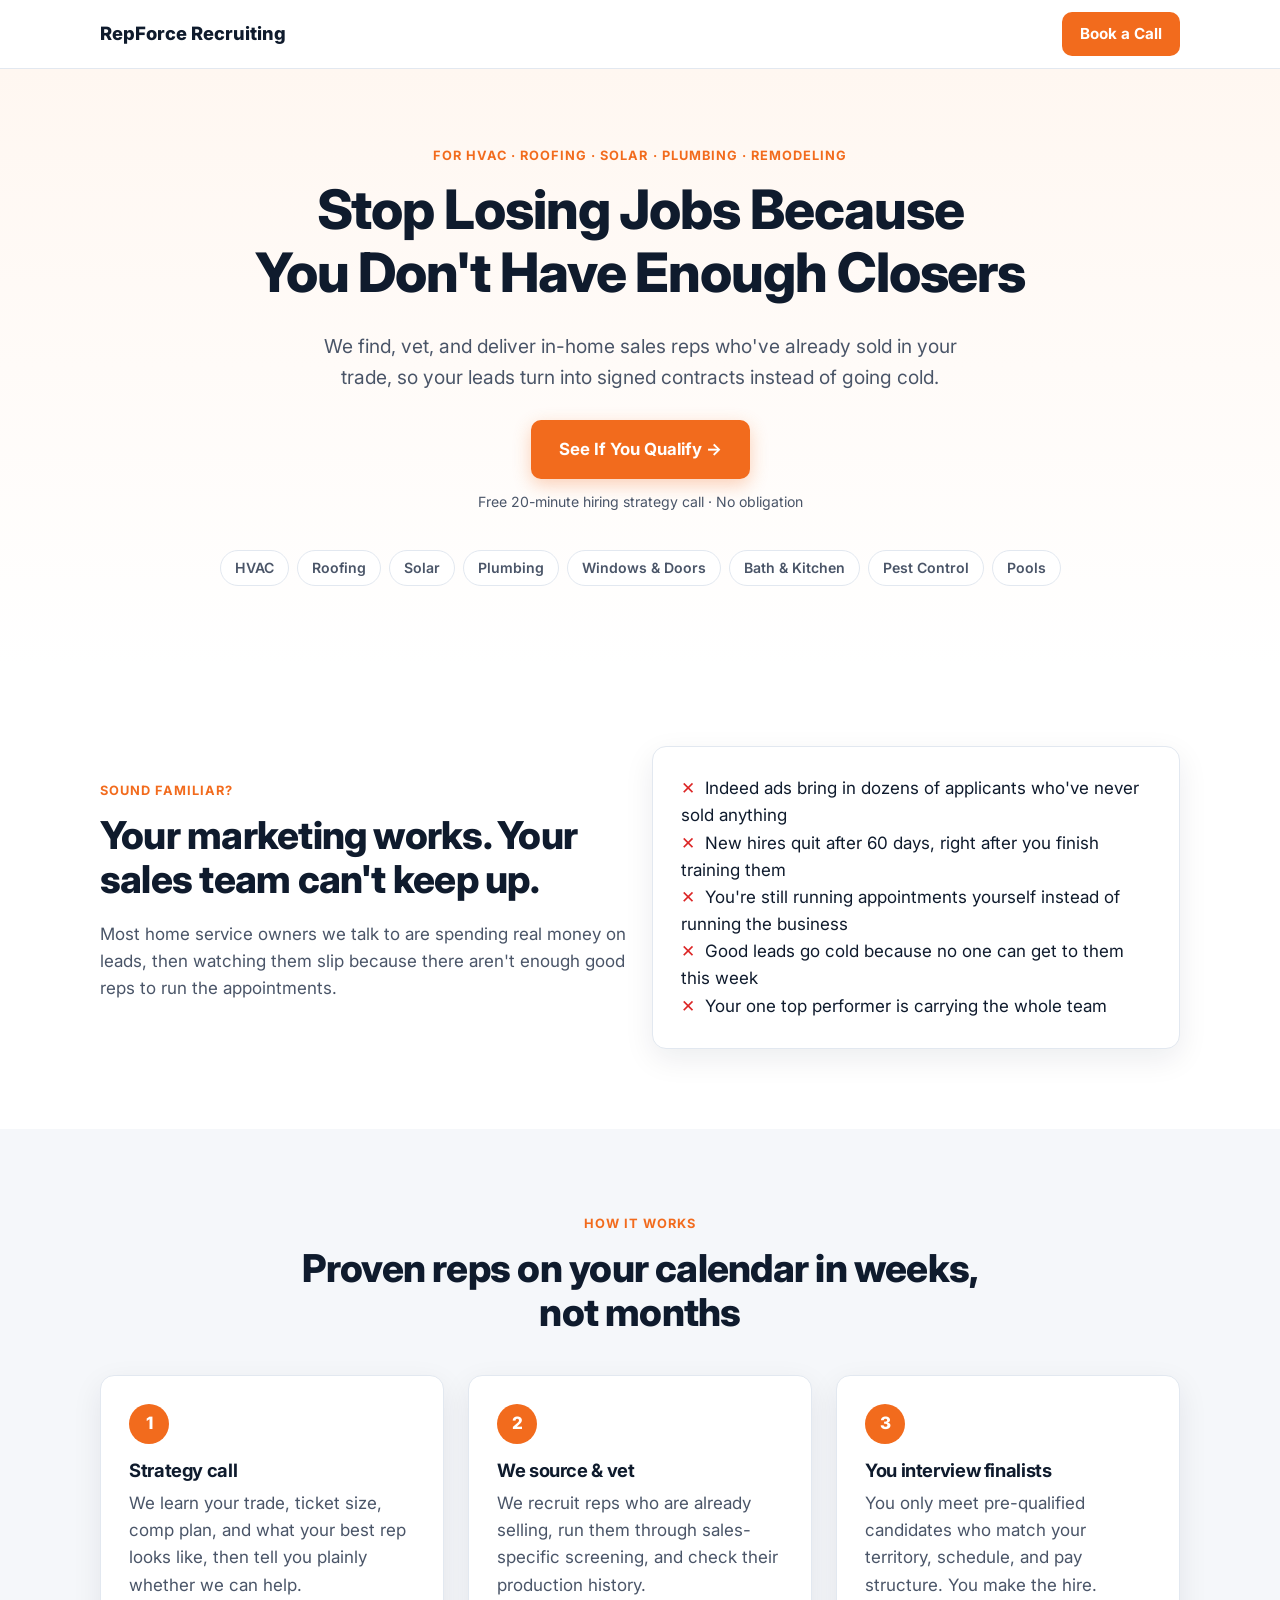
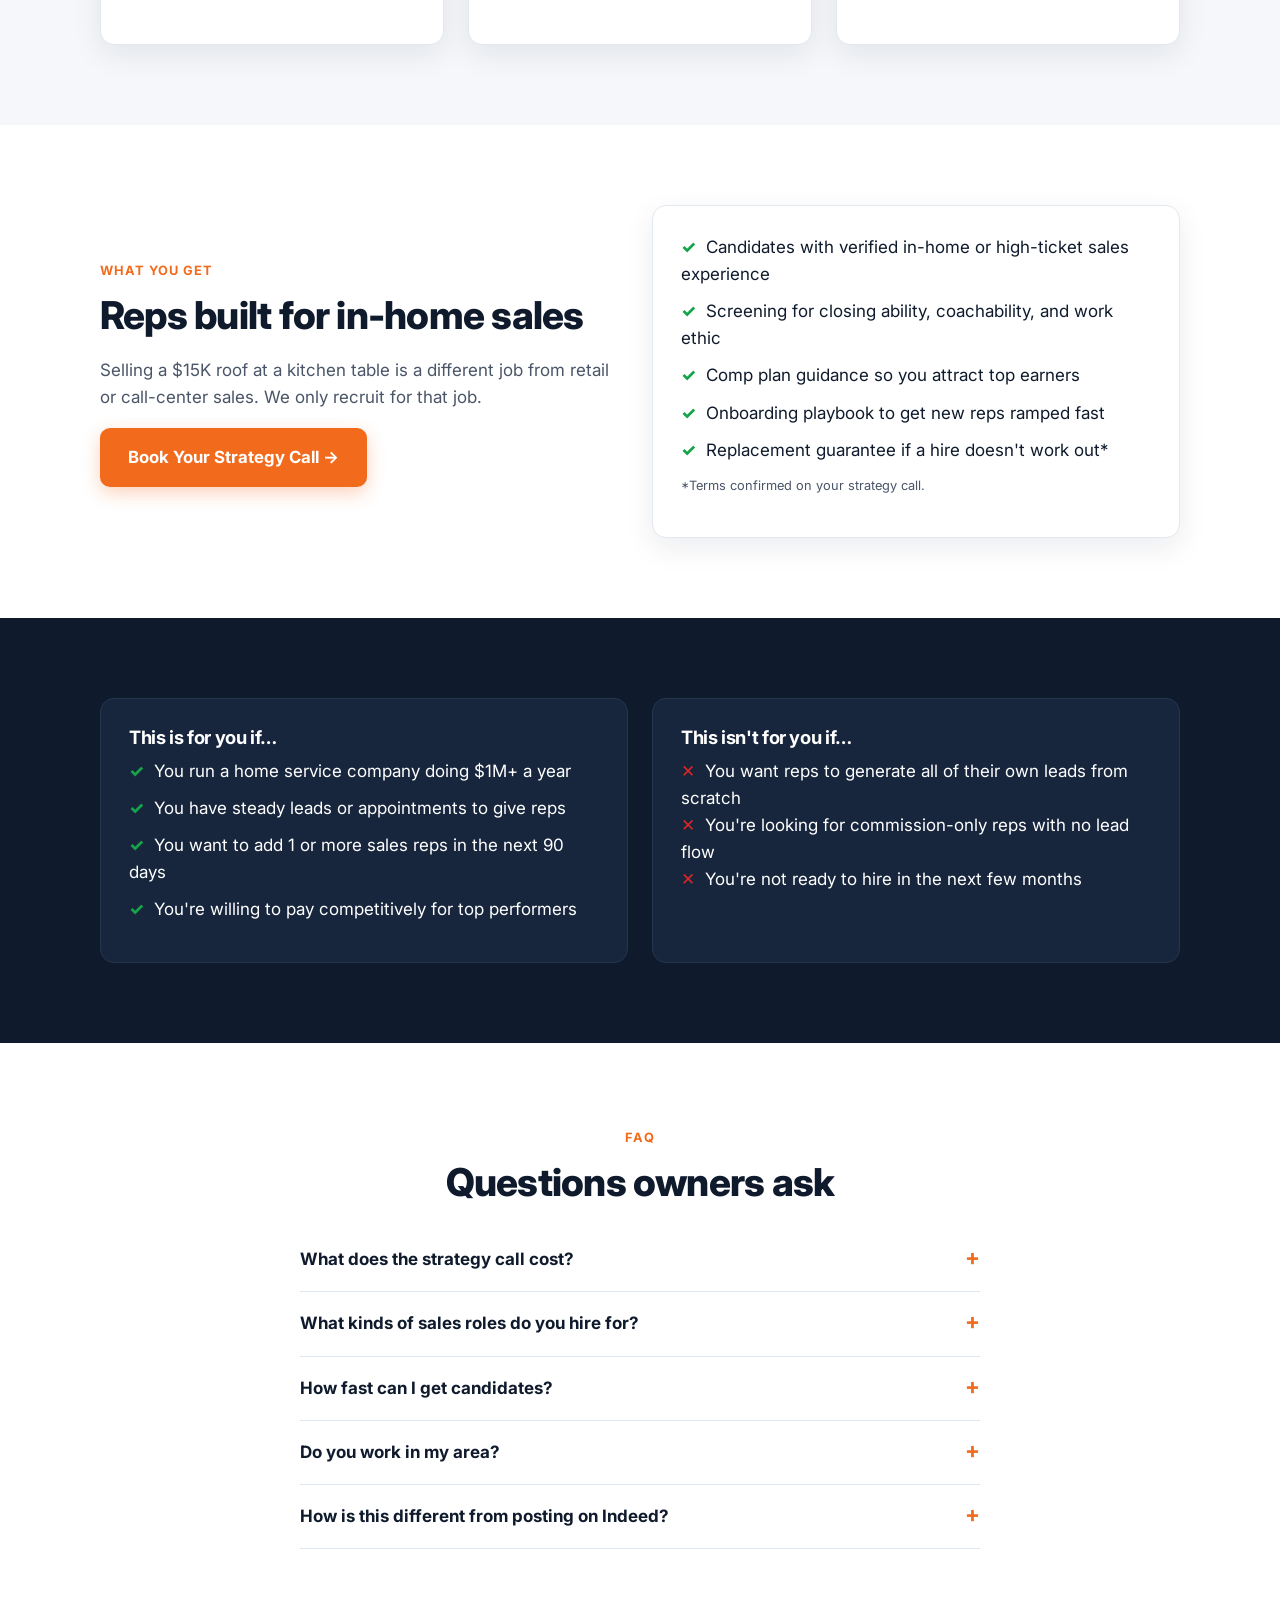
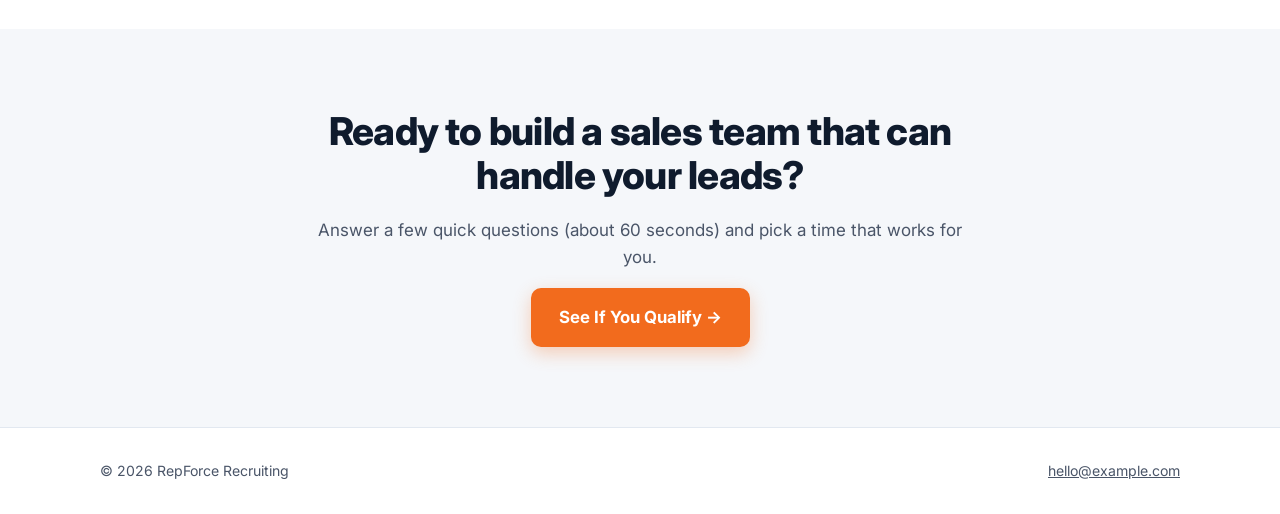
==== index.html @ e9ebc224 "Add home service sales-recruiting call booking funnel Landing page, multi-step qualifying applicatio" ====
<!doctype html>
<html lang="en">
<head>
  <meta charset="utf-8">
  <meta name="viewport" content="width=device-width, initial-scale=1">
  <title>{brand} — Hire Closers for Your Home Service Company</title>
  <meta name="description" content="We recruit, vet, and deliver proven in-home sales reps for HVAC, roofing, solar, plumbing, and remodeling companies. Book a free hiring strategy call.">
  <link rel="preconnect" href="https://fonts.googleapis.com">
  <link href="https://fonts.googleapis.com/css2?family=Inter:wght@400;500;600;700;800&display=swap" rel="stylesheet">
  <link rel="stylesheet" href="assets/styles.css">
  <script src="assets/config.js"></script>
  <script src="assets/funnel.js" defer></script>
</head>
<body>
  <header class="site-header">
    <div class="wrap">
      <a class="logo" href="index.html" data-brand="name">RepForce Recruiting</a>
      <a class="btn btn-sm" href="apply.html" data-track="ClickCTA">Book a Call</a>
    </div>
  </header>

  <!-- HERO -->
  <section class="hero center">
    <div class="wrap">
      <span class="eyebrow">For HVAC · Roofing · Solar · Plumbing · Remodeling</span>
      <h1>Stop Losing Jobs Because<br>You Don't Have Enough Closers</h1>
      <p class="lead">We find, vet, and deliver in-home sales reps who've already sold in your trade, so your leads turn into signed contracts instead of going cold.</p>
      <a class="btn" href="apply.html" data-track="ClickCTA">See If You Qualify →</a>
      <p class="cta-note">Free 20-minute hiring strategy call · No obligation</p>
      <div class="trades">
        <span>HVAC</span><span>Roofing</span><span>Solar</span><span>Plumbing</span>
        <span>Windows &amp; Doors</span><span>Bath &amp; Kitchen</span><span>Pest Control</span><span>Pools</span>
      </div>
    </div>
  </section>

  <!-- PROOF (renders only when real stats are set in config.js) -->
  <section id="stats" class="alt">
    <div class="wrap"><div class="stats"></div></div>
  </section>

  <!-- PAIN -->
  <section>
    <div class="wrap grid grid-2" style="align-items:center">
      <div>
        <span class="eyebrow">Sound familiar?</span>
        <h2>Your marketing works. Your sales team can't keep up.</h2>
        <p class="muted">Most home service owners we talk to are spending real money on leads, then watching them slip because there aren't enough good reps to run the appointments.</p>
      </div>
      <div class="card">
        <ul class="x-list">
          <li>Indeed ads bring in dozens of applicants who've never sold anything</li>
          <li>New hires quit after 60 days, right after you finish training them</li>
          <li>You're still running appointments yourself instead of running the business</li>
          <li>Good leads go cold because no one can get to them this week</li>
          <li>Your one top performer is carrying the whole team</li>
        </ul>
      </div>
    </div>
  </section>

  <!-- HOW IT WORKS -->
  <section class="alt">
    <div class="wrap">
      <div class="center narrow" style="margin:0 auto 40px">
        <span class="eyebrow">How it works</span>
        <h2>Proven reps on your calendar in weeks, not months</h2>
      </div>
      <div class="grid grid-3">
        <div class="card">
          <div class="step-num">1</div>
          <h3>Strategy call</h3>
          <p class="muted">We learn your trade, ticket size, comp plan, and what your best rep looks like, then tell you plainly whether we can help.</p>
        </div>
        <div class="card">
          <div class="step-num">2</div>
          <h3>We source &amp; vet</h3>
          <p class="muted">We recruit reps who are already selling, run them through sales-specific screening, and check their production history.</p>
        </div>
        <div class="card">
          <div class="step-num">3</div>
          <h3>You interview finalists</h3>
          <p class="muted">You only meet pre-qualified candidates who match your territory, schedule, and pay structure. You make the hire.</p>
        </div>
      </div>
    </div>
  </section>

  <!-- WHAT YOU GET -->
  <section>
    <div class="wrap grid grid-2" style="align-items:center">
      <div>
        <span class="eyebrow">What you get</span>
        <h2>Reps built for in-home sales</h2>
        <p class="muted">Selling a $15K roof at a kitchen table is a different job from retail or call-center sales. We only recruit for that job.</p>
        <a class="btn" href="apply.html" data-track="ClickCTA">Book Your Strategy Call →</a>
      </div>
      <div class="card">
        <ul class="checks">
          <li>Candidates with verified in-home or high-ticket sales experience</li>
          <li>Screening for closing ability, coachability, and work ethic</li>
          <li>Comp plan guidance so you attract top earners</li>
          <li>Onboarding playbook to get new reps ramped fast</li>
          <li>Replacement guarantee if a hire doesn't work out*</li>
        </ul>
        <p class="consent">*Terms confirmed on your strategy call.</p>
      </div>
    </div>
  </section>

  <!-- TESTIMONIALS (renders only when real testimonials are set in config.js) -->
  <section id="testimonials" class="alt">
    <div class="wrap">
      <div class="center" style="margin-bottom:40px"><span class="eyebrow">Results</span><h2>What owners say</h2></div>
      <div class="grid grid-3"></div>
    </div>
  </section>

  <!-- WHO IT'S FOR -->
  <section class="dark">
    <div class="wrap grid grid-2">
      <div class="card">
        <h3>This is for you if…</h3>
        <ul class="checks">
          <li>You run a home service company doing $1M+ a year</li>
          <li>You have steady leads or appointments to give reps</li>
          <li>You want to add 1 or more sales reps in the next 90 days</li>
          <li>You're willing to pay competitively for top performers</li>
        </ul>
      </div>
      <div class="card">
        <h3>This isn't for you if…</h3>
        <ul class="x-list">
          <li>You want reps to generate all of their own leads from scratch</li>
          <li>You're looking for commission-only reps with no lead flow</li>
          <li>You're not ready to hire in the next few months</li>
        </ul>
      </div>
    </div>
  </section>

  <!-- FAQ -->
  <section>
    <div class="wrap narrow">
      <div class="center" style="margin-bottom:24px"><span class="eyebrow">FAQ</span><h2>Questions owners ask</h2></div>
      <details><summary>What does the strategy call cost?</summary><p>Nothing. It's a 20-minute call to see where your hiring is stuck and whether we're a fit. If we're not, we'll tell you.</p></details>
      <details><summary>What kinds of sales roles do you hire for?</summary><p>In-home sales consultants, closers, canvassers and setters, sales managers, and inside sales and CSR roles for home service companies.</p></details>
      <details><summary>How fast can I get candidates?</summary><p>It depends on your market and role, and we'll give you a realistic timeline on the call. Our process is built to get qualified finalists in front of you in weeks, not months.</p></details>
      <details><summary>Do you work in my area?</summary><p>We recruit across the US. Tell us your service area in the application and we'll confirm on the call.</p></details>
      <details><summary>How is this different from posting on Indeed?</summary><p>Job boards bring you whoever applies. We go after reps who are already producing, screen them for in-home sales ability, and only send you the ones worth your time.</p></details>
    </div>
  </section>

  <!-- FINAL CTA -->
  <section class="alt center">
    <div class="wrap narrow">
      <h2>Ready to build a sales team that can handle your leads?</h2>
      <p class="muted">Answer a few quick questions (about 60 seconds) and pick a time that works for you.</p>
      <a class="btn" href="apply.html" data-track="ClickCTA">See If You Qualify →</a>
    </div>
  </section>

  <footer class="site-footer">
    <div class="wrap">
      <span>© <span data-year></span> <span data-brand="name">RepForce Recruiting</span></span>
      <span><a data-brand-email href="#"></a> <a class="header-phone" data-brand-phone href="#"></a></span>
    </div>
  </footer>
</body>
</html>
---- assets/styles.css ----
:root {
  --bg: #ffffff;
  --bg-alt: #f5f7fa;
  --ink: #0f1b2d;
  --ink-soft: #4a5568;
  --line: #e2e8f0;
  --brand: #f26b1d;
  --brand-dark: #d4560c;
  --navy: #0f1b2d;
  --ok: #16a34a;
  --radius: 14px;
  --shadow: 0 10px 30px rgba(15, 27, 45, .08);
  --max: 1120px;
}
* { box-sizing: border-box; }
html { scroll-behavior: smooth; }
body {
  margin: 0; background: var(--bg); color: var(--ink);
  font-family: "Inter", system-ui, -apple-system, Segoe UI, Roboto, sans-serif;
  font-size: 17px; line-height: 1.6; -webkit-font-smoothing: antialiased;
}
img { max-width: 100%; }
a { color: inherit; }
h1, h2, h3 { line-height: 1.15; letter-spacing: -.02em; margin: 0 0 .5em; }
h1 { font-size: clamp(2rem, 5vw, 3.4rem); font-weight: 800; }
h2 { font-size: clamp(1.6rem, 3.5vw, 2.4rem); font-weight: 800; }
h3 { font-size: 1.15rem; font-weight: 700; }
p { margin: 0 0 1em; }
.wrap { max-width: var(--max); margin: 0 auto; padding: 0 20px; }
.narrow { max-width: 720px; }
.center { text-align: center; }
.muted { color: var(--ink-soft); }
.eyebrow {
  display: inline-block; font-size: .8rem; font-weight: 700; letter-spacing: .08em;
  text-transform: uppercase; color: var(--brand); margin-bottom: 12px;
}

/* Header */
.site-header { border-bottom: 1px solid var(--line); background: #fff; position: sticky; top: 0; z-index: 10; }
.site-header .wrap { display: flex; align-items: center; justify-content: space-between; height: 68px; }
.logo { font-weight: 800; font-size: 1.15rem; text-decoration: none; }
.logo span { color: var(--brand); }
.header-phone { font-weight: 600; text-decoration: none; font-size: .95rem; }

/* Buttons */
.btn {
  display: inline-flex; align-items: center; justify-content: center; gap: 8px;
  background: var(--brand); color: #fff; border: 0; border-radius: 10px;
  padding: 16px 28px; font: inherit; font-weight: 700; font-size: 1.05rem;
  text-decoration: none; cursor: pointer; transition: background .15s, transform .15s;
  box-shadow: 0 6px 18px rgba(242, 107, 29, .3);
}
.btn:hover { background: var(--brand-dark); transform: translateY(-1px); }
.btn:disabled { opacity: .5; cursor: not-allowed; transform: none; }
.btn-sm { padding: 10px 18px; font-size: .95rem; box-shadow: none; }
.btn-ghost { background: transparent; color: var(--ink-soft); box-shadow: none; padding: 16px 12px; }
.btn-ghost:hover { background: transparent; color: var(--ink); }
.cta-note { font-size: .88rem; color: var(--ink-soft); margin-top: 12px; }

/* Sections */
section { padding: 80px 0; }
.alt { background: var(--bg-alt); }
.dark { background: var(--navy); color: #fff; }
.dark .muted { color: #b6c2d4; }

.hero { padding: 72px 0 80px; background: linear-gradient(180deg, #fff7f1 0%, #fff 100%); }
.hero p.lead { font-size: 1.2rem; color: var(--ink-soft); max-width: 640px; margin: 0 auto 28px; }
.trades { display: flex; flex-wrap: wrap; justify-content: center; gap: 8px; margin-top: 36px; }
.trades span {
  background: #fff; border: 1px solid var(--line); border-radius: 999px;
  padding: 6px 14px; font-size: .88rem; font-weight: 600; color: var(--ink-soft);
}

.grid { display: grid; gap: 24px; }
.grid-3 { grid-template-columns: repeat(auto-fit, minmax(260px, 1fr)); }
.grid-2 { grid-template-columns: repeat(auto-fit, minmax(300px, 1fr)); }
.card {
  background: #fff; border: 1px solid var(--line); border-radius: var(--radius);
  padding: 28px; box-shadow: var(--shadow);
}
.dark .card { background: #17263d; border-color: #24364f; box-shadow: none; }
.step-num {
  width: 40px; height: 40px; border-radius: 50%; background: var(--brand); color: #fff;
  display: grid; place-items: center; font-weight: 800; margin-bottom: 16px;
}
.pain li, .checks li { margin-bottom: 10px; }
.checks { list-style: none; padding: 0; }
.checks li::before { content: "✓"; color: var(--ok); font-weight: 800; margin-right: 10px; }
.x-list { list-style: none; padding: 0; }
.x-list li::before { content: "✕"; color: #dc2626; font-weight: 800; margin-right: 10px; }

.stats { display: flex; flex-wrap: wrap; justify-content: center; gap: 48px; }
.stat-value { font-size: 2.6rem; font-weight: 800; color: var(--brand); line-height: 1; }
.stat-label { color: var(--ink-soft); font-weight: 600; margin-top: 6px; }

.quote { font-size: 1.05rem; }
.quote-by { margin-top: 16px; font-weight: 700; }
.quote-by small { display: block; font-weight: 500; color: var(--ink-soft); }

/* FAQ */
details { border-bottom: 1px solid var(--line); padding: 18px 0; }
summary { cursor: pointer; font-weight: 700; list-style: none; display: flex; justify-content: space-between; }
summary::-webkit-details-marker { display: none; }
summary::after { content: "+"; font-size: 1.4rem; line-height: 1; color: var(--brand); }
details[open] summary::after { content: "–"; }
details p { margin: 12px 0 0; color: var(--ink-soft); }

.site-footer { padding: 32px 0; font-size: .88rem; color: var(--ink-soft); border-top: 1px solid var(--line); }
.site-footer .wrap { display: flex; flex-wrap: wrap; gap: 12px; justify-content: space-between; }

/* Application form */
.funnel-page { background: var(--bg-alt); min-height: 100vh; }
.funnel-card {
  max-width: 640px; margin: 40px auto; background: #fff; border-radius: var(--radius);
  box-shadow: var(--shadow); padding: 40px 36px;
}
.progress { height: 6px; background: var(--line); border-radius: 99px; overflow: hidden; margin-bottom: 28px; }
.progress-bar { height: 100%; width: 0; background: var(--brand); transition: width .3s ease; }
.step { display: none; }
.step.active { display: block; animation: fade .25s ease; }
@keyframes fade { from { opacity: 0; transform: translateY(6px); } to { opacity: 1; transform: none; } }
.step h2 { font-size: 1.5rem; }
.options { display: grid; gap: 10px; margin: 20px 0 8px; }
.option {
  display: flex; align-items: center; gap: 12px; border: 2px solid var(--line);
  border-radius: 10px; padding: 14px 16px; cursor: pointer; font-weight: 600;
  transition: border-color .15s, background .15s;
}
.option:hover { border-color: #cbd5e1; }
.option input { accent-color: var(--brand); width: 18px; height: 18px; }
.option:has(input:checked) { border-color: var(--brand); background: #fff7f1; }
.field { margin-bottom: 16px; }
.field label { display: block; font-weight: 600; margin-bottom: 6px; font-size: .95rem; }
.field input, .field textarea, .field select {
  width: 100%; padding: 13px 14px; border: 2px solid var(--line); border-radius: 10px;
  font: inherit; background: #fff;
}
.field input:focus, .field textarea:focus { outline: none; border-color: var(--brand); }
.row-2 { display: grid; grid-template-columns: 1fr 1fr; gap: 12px; }
.step-nav { display: flex; justify-content: space-between; align-items: center; margin-top: 24px; }
.error { color: #dc2626; font-size: .9rem; min-height: 1.2em; margin-top: 4px; }
.consent { font-size: .8rem; color: var(--ink-soft); margin-top: 12px; }

/* Booking */
.calendar-embed { min-width: 320px; height: 760px; border: 0; width: 100%; border-radius: var(--radius); background: #fff; }
.notice {
  background: #fffbeb; border: 1px solid #fde68a; border-radius: 10px; padding: 16px 18px;
  color: #92400e; font-size: .95rem;
}

@media (max-width: 600px) {
  section { padding: 56px 0; }
  .funnel-card { margin: 0; border-radius: 0; padding: 28px 20px; min-height: 100vh; }
  .row-2 { grid-template-columns: 1fr; }
  .header-phone { display: none; }
}
.card ul { margin: 0; }
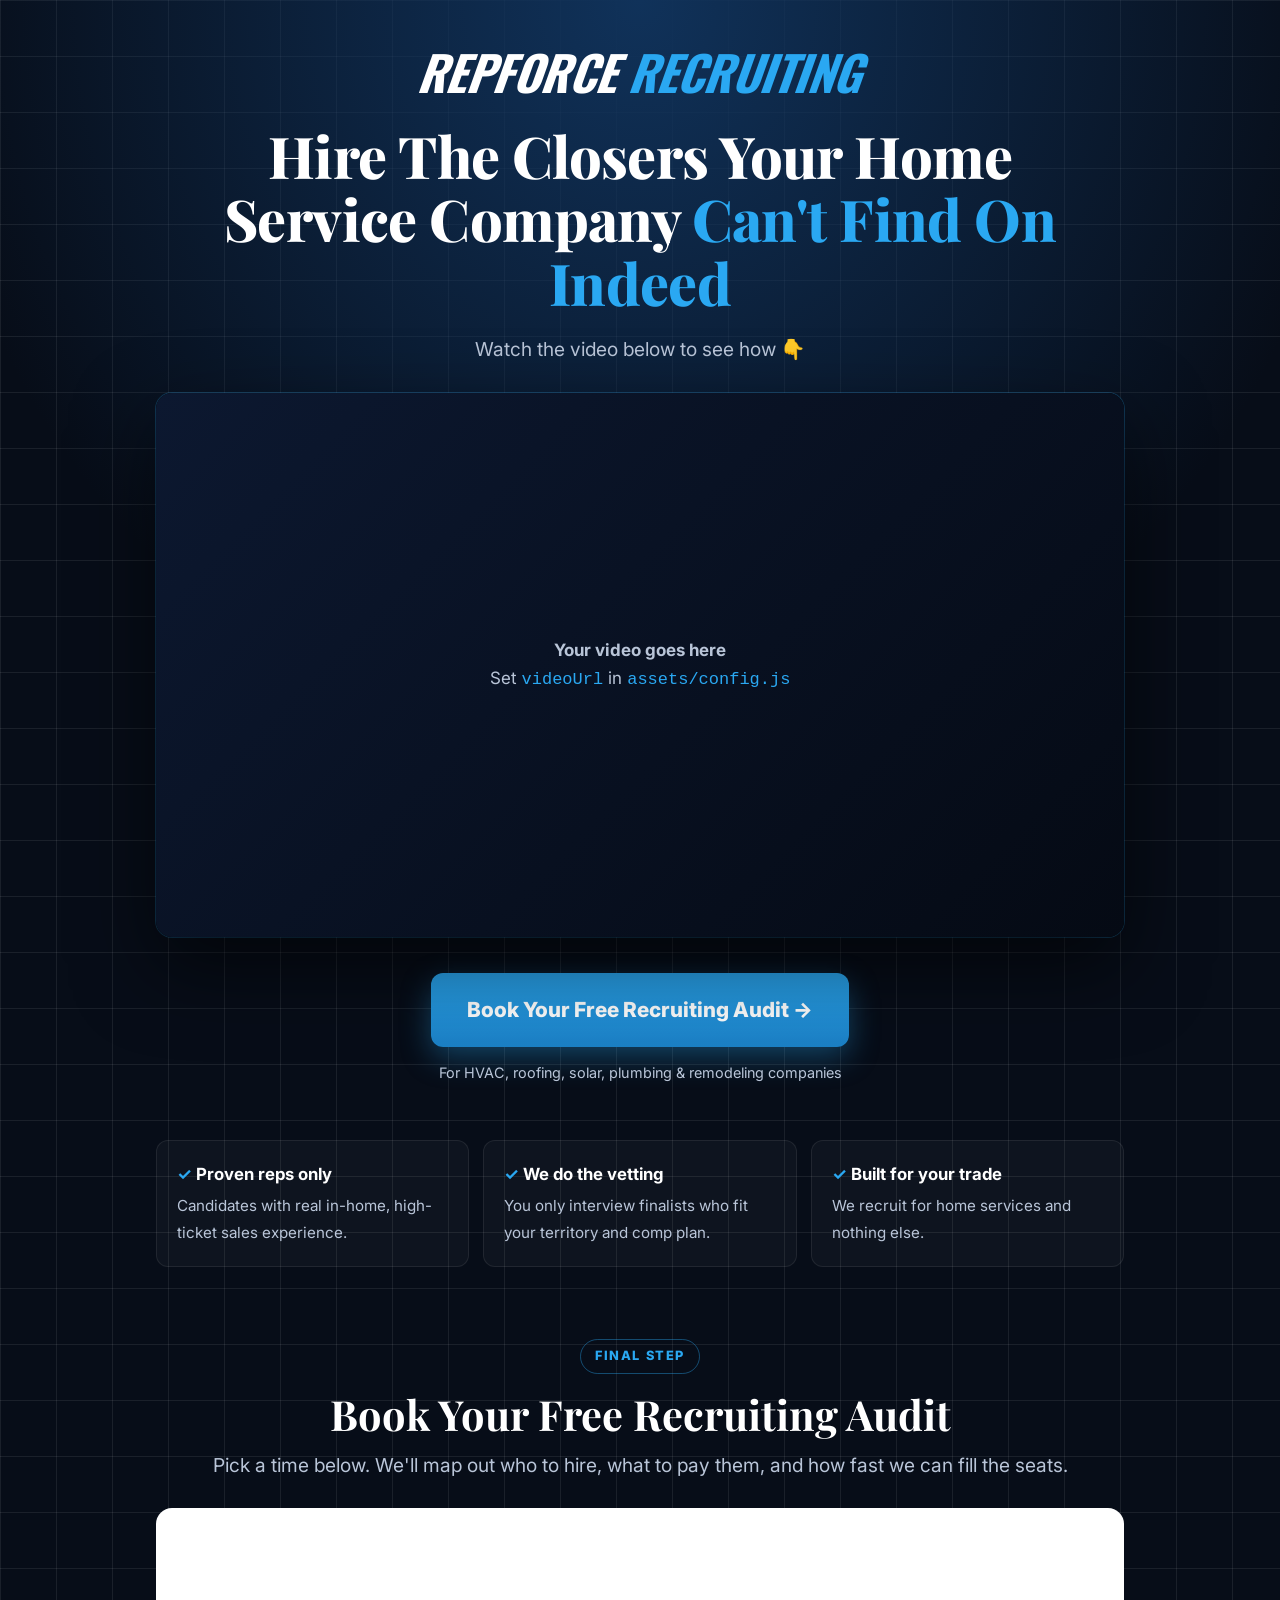
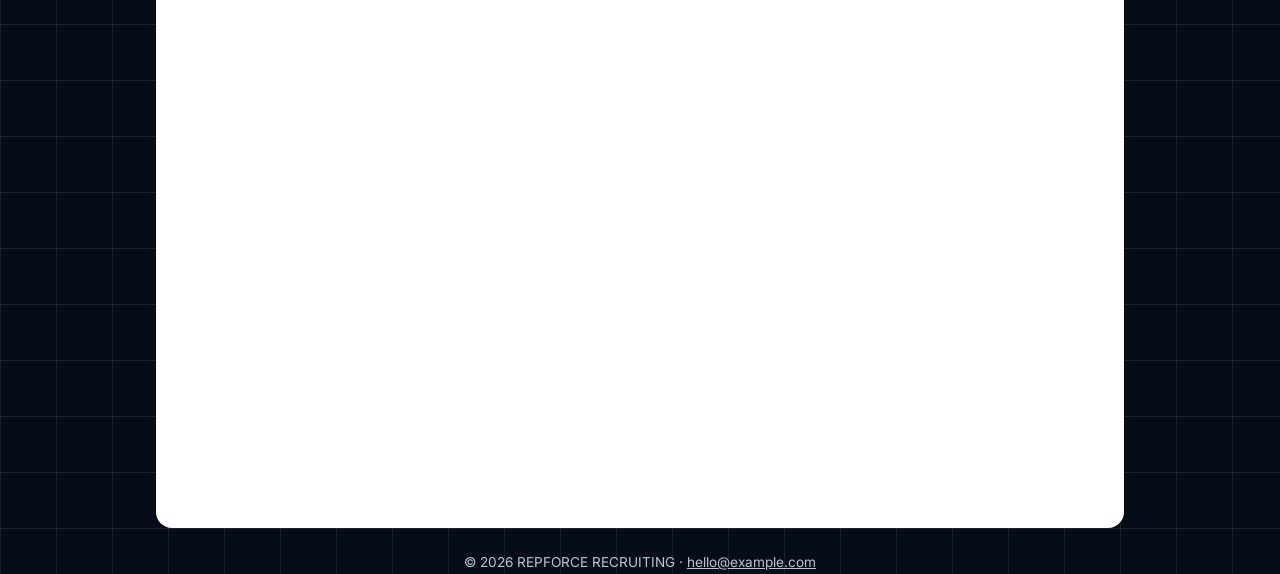
==== commit 6be48e6e: "Simplify to one-page video funnel for paid ads Replace the landing/application/booking flow with a s" ====
--- a/index.html
+++ b/index.html
@@ -3,168 +3,51 @@
 <head>
   <meta charset="utf-8">
   <meta name="viewport" content="width=device-width, initial-scale=1">
-  <title>{brand} — Hire Closers for Your Home Service Company</title>
-  <meta name="description" content="We recruit, vet, and deliver proven in-home sales reps for HVAC, roofing, solar, plumbing, and remodeling companies. Book a free hiring strategy call.">
+  <title>Hire Proven Closers | Free Recruiting Audit</title>
+  <meta name="description" content="We find, vet, and deliver proven in-home sales reps for home service companies. Book your free recruiting audit.">
+  <meta name="theme-color" content="#070d18">
   <link rel="preconnect" href="https://fonts.googleapis.com">
-  <link href="https://fonts.googleapis.com/css2?family=Inter:wght@400;500;600;700;800&display=swap" rel="stylesheet">
+  <link rel="preconnect" href="https://fonts.gstatic.com" crossorigin>
+  <link href="https://fonts.googleapis.com/css2?family=Inter:wght@400;600;800&family=Oswald:wght@700&family=Playfair+Display:wght@800&display=swap" rel="stylesheet">
   <link rel="stylesheet" href="assets/styles.css">
   <script src="assets/config.js"></script>
   <script src="assets/funnel.js" defer></script>
 </head>
 <body>
-  <header class="site-header">
-    <div class="wrap">
-      <a class="logo" href="index.html" data-brand="name">RepForce Recruiting</a>
-      <a class="btn btn-sm" href="apply.html" data-track="ClickCTA">Book a Call</a>
+  <main class="wrap center">
+    <div class="logo"><span data-brand="first">REPFORCE</span> <span class="b" data-brand="second">RECRUITING</span></div>
+
+    <h1>Hire The Closers Your Home Service Company <span class="hl">Can't Find On Indeed</span></h1>
+    <p class="sub">Watch the video below to see how 👇</p>
+
+    <div class="video" id="video"></div>
+
+    <div class="cta">
+      <a class="btn" href="#book" data-track="ClickCTA">Book Your Free Recruiting Audit →</a>
     </div>
-  </header>
+    <p class="cta-note">For HVAC, roofing, solar, plumbing &amp; remodeling companies</p>
 
-  <!-- HERO -->
-  <section class="hero center">
-    <div class="wrap">
-      <span class="eyebrow">For HVAC · Roofing · Solar · Plumbing · Remodeling</span>
-      <h1>Stop Losing Jobs Because<br>You Don't Have Enough Closers</h1>
-      <p class="lead">We find, vet, and deliver in-home sales reps who've already sold in your trade, so your leads turn into signed contracts instead of going cold.</p>
-      <a class="btn" href="apply.html" data-track="ClickCTA">See If You Qualify →</a>
-      <p class="cta-note">Free 20-minute hiring strategy call · No obligation</p>
-      <div class="trades">
-        <span>HVAC</span><span>Roofing</span><span>Solar</span><span>Plumbing</span>
-        <span>Windows &amp; Doors</span><span>Bath &amp; Kitchen</span><span>Pest Control</span><span>Pools</span>
+    <div class="points">
+      <div class="point"><strong>Proven reps only</strong><span>Candidates with real in-home, high-ticket sales experience.</span></div>
+      <div class="point"><strong>We do the vetting</strong><span>You only interview finalists who fit your territory and comp plan.</span></div>
+      <div class="point"><strong>Built for your trade</strong><span>We recruit for home services and nothing else.</span></div>
+    </div>
+
+    <section class="book" id="book">
+      <span class="step-tag">Final step</span>
+      <h2>Book Your Free Recruiting Audit</h2>
+      <p class="sub">Pick a time below. We'll map out who to hire, what to pay them, and how fast we can fill the seats.</p>
+      <div class="calendar" id="calendar">
+        <!-- iClosed inline widget begin -->
+            <div class="iclosed-widget" data-url="https://app.iclosed.io/e/Cymoe/audit" title="Free Recruiting Audit" style="width: 100%; height: 620px"></div>
+            <script type="text/javascript" src="https://app.iclosed.io/assets/widget.js" async></script>
+        <!-- iClosed inline widget end -->
       </div>
-    </div>
-  </section>
+    </section>
+  </main>
 
-  <!-- PROOF (renders only when real stats are set in config.js) -->
-  <section id="stats" class="alt">
-    <div class="wrap"><div class="stats"></div></div>
-  </section>
-
-  <!-- PAIN -->
-  <section>
-    <div class="wrap grid grid-2" style="align-items:center">
-      <div>
-        <span class="eyebrow">Sound familiar?</span>
-        <h2>Your marketing works. Your sales team can't keep up.</h2>
-        <p class="muted">Most home service owners we talk to are spending real money on leads, then watching them slip because there aren't enough good reps to run the appointments.</p>
-      </div>
-      <div class="card">
-        <ul class="x-list">
-          <li>Indeed ads bring in dozens of applicants who've never sold anything</li>
-          <li>New hires quit after 60 days, right after you finish training them</li>
-          <li>You're still running appointments yourself instead of running the business</li>
-          <li>Good leads go cold because no one can get to them this week</li>
-          <li>Your one top performer is carrying the whole team</li>
-        </ul>
-      </div>
-    </div>
-  </section>
-
-  <!-- HOW IT WORKS -->
-  <section class="alt">
-    <div class="wrap">
-      <div class="center narrow" style="margin:0 auto 40px">
-        <span class="eyebrow">How it works</span>
-        <h2>Proven reps on your calendar in weeks, not months</h2>
-      </div>
-      <div class="grid grid-3">
-        <div class="card">
-          <div class="step-num">1</div>
-          <h3>Strategy call</h3>
-          <p class="muted">We learn your trade, ticket size, comp plan, and what your best rep looks like, then tell you plainly whether we can help.</p>
-        </div>
-        <div class="card">
-          <div class="step-num">2</div>
-          <h3>We source &amp; vet</h3>
-          <p class="muted">We recruit reps who are already selling, run them through sales-specific screening, and check their production history.</p>
-        </div>
-        <div class="card">
-          <div class="step-num">3</div>
-          <h3>You interview finalists</h3>
-          <p class="muted">You only meet pre-qualified candidates who match your territory, schedule, and pay structure. You make the hire.</p>
-        </div>
-      </div>
-    </div>
-  </section>
-
-  <!-- WHAT YOU GET -->
-  <section>
-    <div class="wrap grid grid-2" style="align-items:center">
-      <div>
-        <span class="eyebrow">What you get</span>
-        <h2>Reps built for in-home sales</h2>
-        <p class="muted">Selling a $15K roof at a kitchen table is a different job from retail or call-center sales. We only recruit for that job.</p>
-        <a class="btn" href="apply.html" data-track="ClickCTA">Book Your Strategy Call →</a>
-      </div>
-      <div class="card">
-        <ul class="checks">
-          <li>Candidates with verified in-home or high-ticket sales experience</li>
-          <li>Screening for closing ability, coachability, and work ethic</li>
-          <li>Comp plan guidance so you attract top earners</li>
-          <li>Onboarding playbook to get new reps ramped fast</li>
-          <li>Replacement guarantee if a hire doesn't work out*</li>
-        </ul>
-        <p class="consent">*Terms confirmed on your strategy call.</p>
-      </div>
-    </div>
-  </section>
-
-  <!-- TESTIMONIALS (renders only when real testimonials are set in config.js) -->
-  <section id="testimonials" class="alt">
-    <div class="wrap">
-      <div class="center" style="margin-bottom:40px"><span class="eyebrow">Results</span><h2>What owners say</h2></div>
-      <div class="grid grid-3"></div>
-    </div>
-  </section>
-
-  <!-- WHO IT'S FOR -->
-  <section class="dark">
-    <div class="wrap grid grid-2">
-      <div class="card">
-        <h3>This is for you if…</h3>
-        <ul class="checks">
-          <li>You run a home service company doing $1M+ a year</li>
-          <li>You have steady leads or appointments to give reps</li>
-          <li>You want to add 1 or more sales reps in the next 90 days</li>
-          <li>You're willing to pay competitively for top performers</li>
-        </ul>
-      </div>
-      <div class="card">
-        <h3>This isn't for you if…</h3>
-        <ul class="x-list">
-          <li>You want reps to generate all of their own leads from scratch</li>
-          <li>You're looking for commission-only reps with no lead flow</li>
-          <li>You're not ready to hire in the next few months</li>
-        </ul>
-      </div>
-    </div>
-  </section>
-
-  <!-- FAQ -->
-  <section>
-    <div class="wrap narrow">
-      <div class="center" style="margin-bottom:24px"><span class="eyebrow">FAQ</span><h2>Questions owners ask</h2></div>
-      <details><summary>What does the strategy call cost?</summary><p>Nothing. It's a 20-minute call to see where your hiring is stuck and whether we're a fit. If we're not, we'll tell you.</p></details>
-      <details><summary>What kinds of sales roles do you hire for?</summary><p>In-home sales consultants, closers, canvassers and setters, sales managers, and inside sales and CSR roles for home service companies.</p></details>
-      <details><summary>How fast can I get candidates?</summary><p>It depends on your market and role, and we'll give you a realistic timeline on the call. Our process is built to get qualified finalists in front of you in weeks, not months.</p></details>
-      <details><summary>Do you work in my area?</summary><p>We recruit across the US. Tell us your service area in the application and we'll confirm on the call.</p></details>
-      <details><summary>How is this different from posting on Indeed?</summary><p>Job boards bring you whoever applies. We go after reps who are already producing, screen them for in-home sales ability, and only send you the ones worth your time.</p></details>
-    </div>
-  </section>
-
-  <!-- FINAL CTA -->
-  <section class="alt center">
-    <div class="wrap narrow">
-      <h2>Ready to build a sales team that can handle your leads?</h2>
-      <p class="muted">Answer a few quick questions (about 60 seconds) and pick a time that works for you.</p>
-      <a class="btn" href="apply.html" data-track="ClickCTA">See If You Qualify →</a>
-    </div>
-  </section>
-
-  <footer class="site-footer">
-    <div class="wrap">
-      <span>© <span data-year></span> <span data-brand="name">RepForce Recruiting</span></span>
-      <span><a data-brand-email href="#"></a> <a class="header-phone" data-brand-phone href="#"></a></span>
-    </div>
+  <footer class="wrap">
+    © <span data-year></span> <span data-brand="first"></span> <span data-brand="second"></span> · <a data-brand-email href="#"></a>
   </footer>
 </body>
 </html>
--- a/assets/styles.css
+++ b/assets/styles.css
@@ -1,157 +1,102 @@
 :root {
-  --bg: #ffffff;
-  --bg-alt: #f5f7fa;
-  --ink: #0f1b2d;
-  --ink-soft: #4a5568;
-  --line: #e2e8f0;
-  --brand: #f26b1d;
-  --brand-dark: #d4560c;
-  --navy: #0f1b2d;
-  --ok: #16a34a;
-  --radius: 14px;
-  --shadow: 0 10px 30px rgba(15, 27, 45, .08);
-  --max: 1120px;
+  --bg: #070d18;
+  --bg-2: #0c1830;
+  --ink: #ffffff;
+  --ink-soft: #b9c5d8;
+  --accent: #2aa8f2;
+  --accent-2: #1b7fc4;
+  --line: rgba(255, 255, 255, .08);
+  --max: 1000px;
 }
 * { box-sizing: border-box; }
 html { scroll-behavior: smooth; }
 body {
-  margin: 0; background: var(--bg); color: var(--ink);
-  font-family: "Inter", system-ui, -apple-system, Segoe UI, Roboto, sans-serif;
+  margin: 0; color: var(--ink); font-family: "Inter", system-ui, -apple-system, Segoe UI, Roboto, sans-serif;
   font-size: 17px; line-height: 1.6; -webkit-font-smoothing: antialiased;
+  background:
+    radial-gradient(ellipse 80% 50% at 50% 0%, #10325a 0%, transparent 70%),
+    linear-gradient(var(--line) 1px, transparent 1px) 0 0 / 56px 56px,
+    linear-gradient(90deg, var(--line) 1px, transparent 1px) 0 0 / 56px 56px,
+    var(--bg);
 }
-img { max-width: 100%; }
 a { color: inherit; }
-h1, h2, h3 { line-height: 1.15; letter-spacing: -.02em; margin: 0 0 .5em; }
-h1 { font-size: clamp(2rem, 5vw, 3.4rem); font-weight: 800; }
-h2 { font-size: clamp(1.6rem, 3.5vw, 2.4rem); font-weight: 800; }
-h3 { font-size: 1.15rem; font-weight: 700; }
-p { margin: 0 0 1em; }
-.wrap { max-width: var(--max); margin: 0 auto; padding: 0 20px; }
-.narrow { max-width: 720px; }
+.wrap { max-width: var(--max); margin: 0 auto; padding: 0 16px; }
 .center { text-align: center; }
-.muted { color: var(--ink-soft); }
-.eyebrow {
-  display: inline-block; font-size: .8rem; font-weight: 700; letter-spacing: .08em;
-  text-transform: uppercase; color: var(--brand); margin-bottom: 12px;
+
+/* Logo */
+.logo {
+  font-family: "Oswald", Impact, sans-serif; font-style: italic; font-weight: 700;
+  font-size: clamp(1.9rem, 6vw, 3rem); letter-spacing: -.01em; text-transform: uppercase;
+  line-height: 1; margin: 48px 0 28px; transform: skewX(-6deg);
 }
+.logo .b { color: var(--accent); }
 
-/* Header */
-.site-header { border-bottom: 1px solid var(--line); background: #fff; position: sticky; top: 0; z-index: 10; }
-.site-header .wrap { display: flex; align-items: center; justify-content: space-between; height: 68px; }
-.logo { font-weight: 800; font-size: 1.15rem; text-decoration: none; }
-.logo span { color: var(--brand); }
-.header-phone { font-weight: 600; text-decoration: none; font-size: .95rem; }
+/* Headline */
+h1 {
+  font-family: "Playfair Display", Georgia, serif; font-weight: 800;
+  font-size: clamp(2rem, 6vw, 3.6rem); line-height: 1.1; letter-spacing: -.01em;
+  margin: 0 auto 20px; max-width: 900px;
+}
+h1 .hl { color: var(--accent); }
+.sub { color: var(--ink-soft); font-size: clamp(1rem, 2.4vw, 1.2rem); margin: 0 0 28px; }
+
+/* Video */
+.video {
+  position: relative; aspect-ratio: 16 / 9; width: 100%; border-radius: 16px; overflow: hidden;
+  background: #000; box-shadow: 0 30px 80px rgba(0, 0, 0, .6), 0 0 0 1px rgba(42, 168, 242, .25);
+}
+.video iframe, .video video { position: absolute; inset: 0; width: 100%; height: 100%; border: 0; object-fit: cover; }
+.video-placeholder {
+  position: absolute; inset: 0; display: grid; place-items: center; text-align: center;
+  color: var(--ink-soft); background: linear-gradient(135deg, #0c1830, #050a14); padding: 20px;
+}
+.video-placeholder code { color: var(--accent); }
+.unmute {
+  position: absolute; left: 50%; top: 50%; transform: translate(-50%, -50%);
+  display: flex; flex-direction: column; align-items: center; gap: 4px;
+  background: rgba(27, 127, 196, .88); color: #fff; border: 2px solid rgba(255, 255, 255, .85);
+  border-radius: 10px; padding: 18px 28px; cursor: pointer; font: inherit;
+  font-weight: 800; font-size: clamp(1rem, 2.6vw, 1.5rem); line-height: 1.25;
+  box-shadow: 0 10px 40px rgba(0, 0, 0, .5); animation: pulse 2s ease-in-out infinite;
+}
+@keyframes pulse { 50% { box-shadow: 0 10px 40px rgba(42, 168, 242, .55); } }
 
 /* Buttons */
 .btn {
-  display: inline-flex; align-items: center; justify-content: center; gap: 8px;
-  background: var(--brand); color: #fff; border: 0; border-radius: 10px;
-  padding: 16px 28px; font: inherit; font-weight: 700; font-size: 1.05rem;
-  text-decoration: none; cursor: pointer; transition: background .15s, transform .15s;
-  box-shadow: 0 6px 18px rgba(242, 107, 29, .3);
+  display: inline-flex; align-items: center; justify-content: center;
+  background: linear-gradient(180deg, var(--accent), var(--accent-2)); color: #fff;
+  border-radius: 12px; padding: 20px 36px; font-weight: 800; font-size: clamp(1.05rem, 2.6vw, 1.3rem);
+  text-decoration: none; box-shadow: 0 10px 30px rgba(42, 168, 242, .35);
+  transition: transform .15s, box-shadow .15s; text-align: center;
 }
-.btn:hover { background: var(--brand-dark); transform: translateY(-1px); }
-.btn:disabled { opacity: .5; cursor: not-allowed; transform: none; }
-.btn-sm { padding: 10px 18px; font-size: .95rem; box-shadow: none; }
-.btn-ghost { background: transparent; color: var(--ink-soft); box-shadow: none; padding: 16px 12px; }
-.btn-ghost:hover { background: transparent; color: var(--ink); }
-.cta-note { font-size: .88rem; color: var(--ink-soft); margin-top: 12px; }
+.btn:hover { transform: translateY(-2px); box-shadow: 0 14px 36px rgba(42, 168, 242, .5); }
+.cta { margin: 36px 0 12px; }
+.cta-note { color: var(--ink-soft); font-size: .9rem; }
 
-/* Sections */
-section { padding: 80px 0; }
-.alt { background: var(--bg-alt); }
-.dark { background: var(--navy); color: #fff; }
-.dark .muted { color: #b6c2d4; }
-
-.hero { padding: 72px 0 80px; background: linear-gradient(180deg, #fff7f1 0%, #fff 100%); }
-.hero p.lead { font-size: 1.2rem; color: var(--ink-soft); max-width: 640px; margin: 0 auto 28px; }
-.trades { display: flex; flex-wrap: wrap; justify-content: center; gap: 8px; margin-top: 36px; }
-.trades span {
-  background: #fff; border: 1px solid var(--line); border-radius: 999px;
-  padding: 6px 14px; font-size: .88rem; font-weight: 600; color: var(--ink-soft);
-}
-
-.grid { display: grid; gap: 24px; }
-.grid-3 { grid-template-columns: repeat(auto-fit, minmax(260px, 1fr)); }
-.grid-2 { grid-template-columns: repeat(auto-fit, minmax(300px, 1fr)); }
-.card {
-  background: #fff; border: 1px solid var(--line); border-radius: var(--radius);
-  padding: 28px; box-shadow: var(--shadow);
-}
-.dark .card { background: #17263d; border-color: #24364f; box-shadow: none; }
-.step-num {
-  width: 40px; height: 40px; border-radius: 50%; background: var(--brand); color: #fff;
-  display: grid; place-items: center; font-weight: 800; margin-bottom: 16px;
-}
-.pain li, .checks li { margin-bottom: 10px; }
-.checks { list-style: none; padding: 0; }
-.checks li::before { content: "✓"; color: var(--ok); font-weight: 800; margin-right: 10px; }
-.x-list { list-style: none; padding: 0; }
-.x-list li::before { content: "✕"; color: #dc2626; font-weight: 800; margin-right: 10px; }
-
-.stats { display: flex; flex-wrap: wrap; justify-content: center; gap: 48px; }
-.stat-value { font-size: 2.6rem; font-weight: 800; color: var(--brand); line-height: 1; }
-.stat-label { color: var(--ink-soft); font-weight: 600; margin-top: 6px; }
-
-.quote { font-size: 1.05rem; }
-.quote-by { margin-top: 16px; font-weight: 700; }
-.quote-by small { display: block; font-weight: 500; color: var(--ink-soft); }
-
-/* FAQ */
-details { border-bottom: 1px solid var(--line); padding: 18px 0; }
-summary { cursor: pointer; font-weight: 700; list-style: none; display: flex; justify-content: space-between; }
-summary::-webkit-details-marker { display: none; }
-summary::after { content: "+"; font-size: 1.4rem; line-height: 1; color: var(--brand); }
-details[open] summary::after { content: "–"; }
-details p { margin: 12px 0 0; color: var(--ink-soft); }
-
-.site-footer { padding: 32px 0; font-size: .88rem; color: var(--ink-soft); border-top: 1px solid var(--line); }
-.site-footer .wrap { display: flex; flex-wrap: wrap; gap: 12px; justify-content: space-between; }
-
-/* Application form */
-.funnel-page { background: var(--bg-alt); min-height: 100vh; }
-.funnel-card {
-  max-width: 640px; margin: 40px auto; background: #fff; border-radius: var(--radius);
-  box-shadow: var(--shadow); padding: 40px 36px;
-}
-.progress { height: 6px; background: var(--line); border-radius: 99px; overflow: hidden; margin-bottom: 28px; }
-.progress-bar { height: 100%; width: 0; background: var(--brand); transition: width .3s ease; }
-.step { display: none; }
-.step.active { display: block; animation: fade .25s ease; }
-@keyframes fade { from { opacity: 0; transform: translateY(6px); } to { opacity: 1; transform: none; } }
-.step h2 { font-size: 1.5rem; }
-.options { display: grid; gap: 10px; margin: 20px 0 8px; }
-.option {
-  display: flex; align-items: center; gap: 12px; border: 2px solid var(--line);
-  border-radius: 10px; padding: 14px 16px; cursor: pointer; font-weight: 600;
-  transition: border-color .15s, background .15s;
-}
-.option:hover { border-color: #cbd5e1; }
-.option input { accent-color: var(--brand); width: 18px; height: 18px; }
-.option:has(input:checked) { border-color: var(--brand); background: #fff7f1; }
-.field { margin-bottom: 16px; }
-.field label { display: block; font-weight: 600; margin-bottom: 6px; font-size: .95rem; }
-.field input, .field textarea, .field select {
-  width: 100%; padding: 13px 14px; border: 2px solid var(--line); border-radius: 10px;
-  font: inherit; background: #fff;
-}
-.field input:focus, .field textarea:focus { outline: none; border-color: var(--brand); }
-.row-2 { display: grid; grid-template-columns: 1fr 1fr; gap: 12px; }
-.step-nav { display: flex; justify-content: space-between; align-items: center; margin-top: 24px; }
-.error { color: #dc2626; font-size: .9rem; min-height: 1.2em; margin-top: 4px; }
-.consent { font-size: .8rem; color: var(--ink-soft); margin-top: 12px; }
+/* Points */
+.points { display: grid; gap: 14px; grid-template-columns: repeat(auto-fit, minmax(240px, 1fr)); margin: 56px 0 0; }
+.point { background: rgba(255, 255, 255, .03); border: 1px solid var(--line); border-radius: 12px; padding: 20px; text-align: left; }
+.point strong { display: block; font-size: 1.05rem; margin-bottom: 4px; }
+.point span { color: var(--ink-soft); font-size: .95rem; }
+.point strong::before { content: "✓ "; color: var(--accent); }
 
 /* Booking */
-.calendar-embed { min-width: 320px; height: 760px; border: 0; width: 100%; border-radius: var(--radius); background: #fff; }
-.notice {
-  background: #fffbeb; border: 1px solid #fde68a; border-radius: 10px; padding: 16px 18px;
-  color: #92400e; font-size: .95rem;
+.book { padding: 72px 0 24px; scroll-margin-top: 16px; }
+.step-tag {
+  display: inline-block; font-size: .8rem; font-weight: 800; letter-spacing: .12em; text-transform: uppercase;
+  color: var(--accent); border: 1px solid rgba(42, 168, 242, .4); border-radius: 999px; padding: 6px 14px; margin-bottom: 16px;
 }
+h2 { font-family: "Playfair Display", Georgia, serif; font-size: clamp(1.7rem, 4.5vw, 2.6rem); line-height: 1.15; margin: 0 0 12px; }
+.calendar { background: #fff; border-radius: 16px; overflow: hidden; margin-top: 28px; color: #0f1b2d; min-height: 200px; }
+.fallback { padding: 32px 20px; text-align: center; }
+.fallback p { margin: 0 0 16px; font-weight: 600; }
 
-@media (max-width: 600px) {
-  section { padding: 56px 0; }
-  .funnel-card { margin: 0; border-radius: 0; padding: 28px 20px; min-height: 100vh; }
-  .row-2 { grid-template-columns: 1fr; }
-  .header-phone { display: none; }
-}
-.card ul { margin: 0; }
+footer { color: var(--ink-soft); font-size: .85rem; padding: 40px 0; text-align: center; }
+footer a { color: var(--ink-soft); }
+
+/* Thank-you */
+.card { background: rgba(255, 255, 255, .04); border: 1px solid var(--line); border-radius: 16px; padding: 28px; text-align: left; max-width: 640px; margin: 28px auto 0; }
+.checks { list-style: none; padding: 0; margin: 0; }
+.checks li { margin-bottom: 12px; color: var(--ink-soft); }
+.checks li strong { color: #fff; }
+.checks li::before { content: "✓"; color: var(--accent); font-weight: 800; margin-right: 10px; }
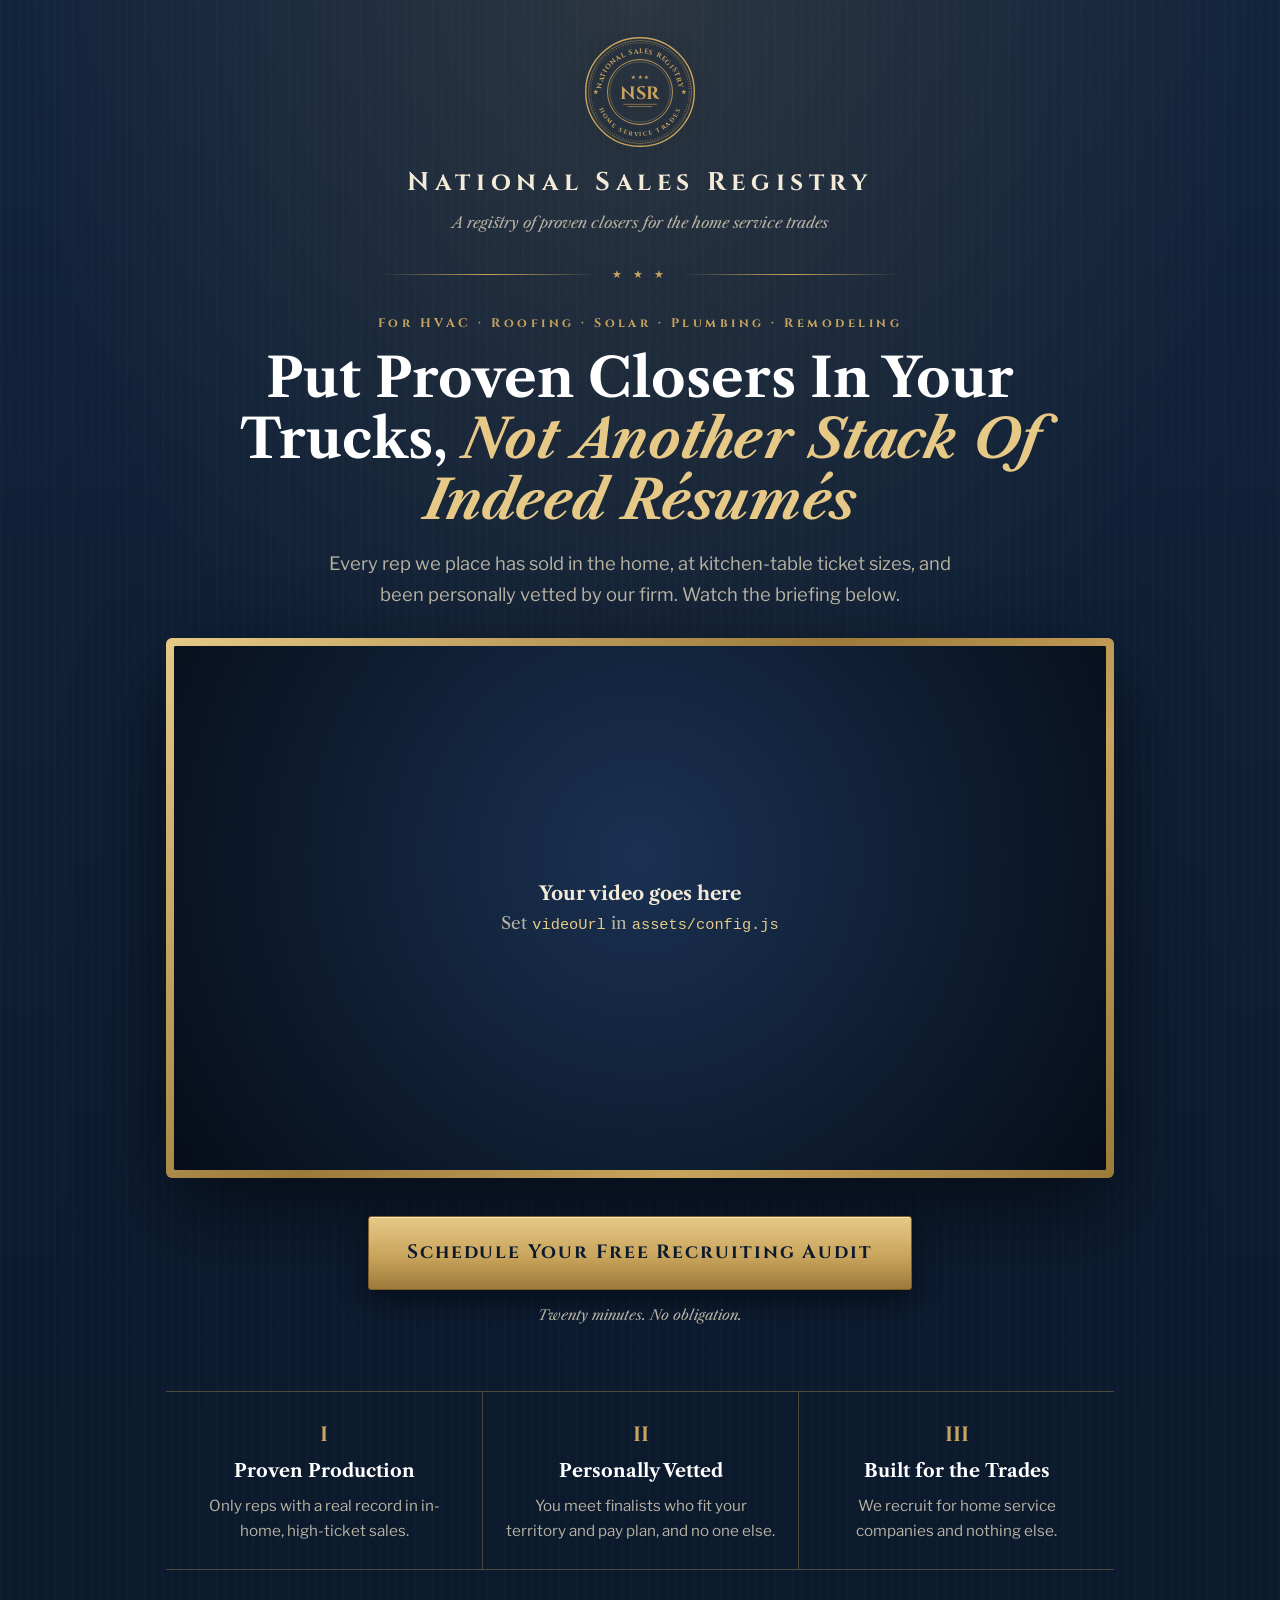
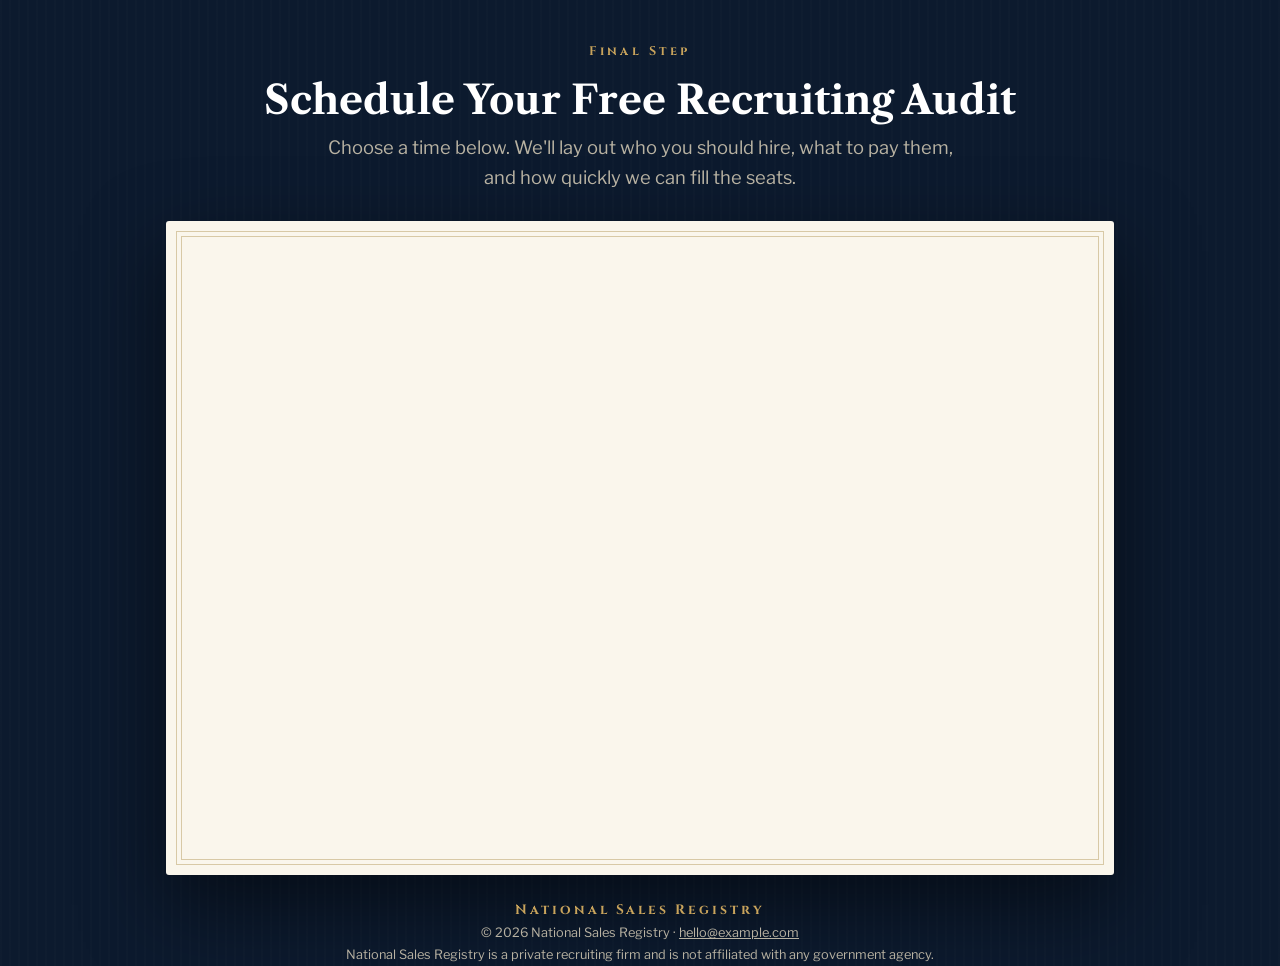
==== commit 11b22e6a: "Rebrand funnel as National Sales Registry Old-line American firm styling: navy, brass and cream pale" ====
--- a/index.html
+++ b/index.html
@@ -3,51 +3,84 @@
 <head>
   <meta charset="utf-8">
   <meta name="viewport" content="width=device-width, initial-scale=1">
-  <title>Hire Proven Closers | Free Recruiting Audit</title>
-  <meta name="description" content="We find, vet, and deliver proven in-home sales reps for home service companies. Book your free recruiting audit.">
-  <meta name="theme-color" content="#070d18">
+  <meta name="theme-color" content="#0c1a2e">
+  <link rel="icon" href="assets/favicon.svg" type="image/svg+xml">
   <link rel="preconnect" href="https://fonts.googleapis.com">
   <link rel="preconnect" href="https://fonts.gstatic.com" crossorigin>
-  <link href="https://fonts.googleapis.com/css2?family=Inter:wght@400;600;800&family=Oswald:wght@700&family=Playfair+Display:wght@800&display=swap" rel="stylesheet">
+  <link href="https://fonts.googleapis.com/css2?family=Cinzel:wght@700&family=Libre+Caslon+Text:ital,wght@0,400;0,700;1,400&family=Libre+Franklin:wght@400;600&display=swap" rel="stylesheet">
   <link rel="stylesheet" href="assets/styles.css">
   <script src="assets/config.js"></script>
   <script src="assets/funnel.js" defer></script>
+  <title>National Sales Registry | Proven Closers for Home Service Companies</title>
+  <meta name="description" content="National Sales Registry recruits and vets proven in-home sales reps for home service companies. Schedule your free recruiting audit.">
 </head>
 <body>
   <main class="wrap center">
-    <div class="logo"><span data-brand="first">REPFORCE</span> <span class="b" data-brand="second">RECRUITING</span></div>
+    <header class="masthead center">
+      <svg class="seal" viewBox="0 0 200 200" role="img" aria-label="National Sales Registry seal">
+        <defs>
+          <path id="sealTop" d="M 31,100 A 69,69 0 0 1 169,100"/>
+          <path id="sealBot" d="M 21,100 A 79,79 0 0 0 179,100"/>
+        </defs>
+        <g fill="none" stroke="currentColor">
+          <circle cx="100" cy="100" r="97" stroke-width="2.5"/>
+          <circle cx="100" cy="100" r="92" stroke-width=".8"/>
+          <circle cx="100" cy="100" r="88" stroke-width="1.6" stroke-dasharray="1.2 3.2"/>
+          <circle cx="100" cy="100" r="58" stroke-width="1.6"/>
+          <circle cx="100" cy="100" r="54" stroke-width=".6"/>
+        </g>
+        <g fill="currentColor" font-family="Cinzel, Georgia, serif" font-weight="700" letter-spacing="1.2">
+          <text font-size="12"><textPath href="#sealTop" startOffset="50%" text-anchor="middle">NATIONAL SALES REGISTRY</textPath></text>
+          <text font-size="10.5" letter-spacing="3"><textPath href="#sealBot" startOffset="50%" text-anchor="middle">HOME SERVICE TRADES</textPath></text>
+          <text x="22" y="104" font-size="11" text-anchor="middle">★</text>
+          <text x="178" y="104" font-size="11" text-anchor="middle">★</text>
+          <text x="100" y="112" font-size="32" text-anchor="middle" letter-spacing="1">NSR</text>
+          <text x="100" y="76" font-size="9" text-anchor="middle">★ ★ ★</text>
+        </g>
+        <g stroke="currentColor" stroke-width="1"><line x1="70" y1="122" x2="130" y2="122"/><line x1="78" y1="126" x2="122" y2="126"/></g>
+      </svg>
+      <p class="wordmark" data-brand="name">National Sales Registry</p>
+      <p class="motto">A registry of proven closers for the home service trades</p>
+    </header>
 
-    <h1>Hire The Closers Your Home Service Company <span class="hl">Can't Find On Indeed</span></h1>
-    <p class="sub">Watch the video below to see how 👇</p>
+    <div class="rule"><span>★ ★ ★</span></div>
 
-    <div class="video" id="video"></div>
+    <p class="kicker">For HVAC · Roofing · Solar · Plumbing · Remodeling</p>
+    <h1>Put Proven Closers In Your Trucks, <em>Not Another Stack Of Indeed Résumés</em></h1>
+    <p class="sub">Every rep we place has sold in the home, at kitchen-table ticket sizes, and been personally vetted by our firm. Watch the briefing below.</p>
+
+    <div class="frame"><div class="video" id="video"></div></div>
 
     <div class="cta">
-      <a class="btn" href="#book" data-track="ClickCTA">Book Your Free Recruiting Audit →</a>
+      <a class="btn" href="#book" data-track="ClickCTA">Schedule Your Free Recruiting Audit</a>
     </div>
-    <p class="cta-note">For HVAC, roofing, solar, plumbing &amp; remodeling companies</p>
+    <p class="cta-note">Twenty minutes. No obligation.</p>
 
-    <div class="points">
-      <div class="point"><strong>Proven reps only</strong><span>Candidates with real in-home, high-ticket sales experience.</span></div>
-      <div class="point"><strong>We do the vetting</strong><span>You only interview finalists who fit your territory and comp plan.</span></div>
-      <div class="point"><strong>Built for your trade</strong><span>We recruit for home services and nothing else.</span></div>
+    <div class="standards">
+      <div class="std"><div class="num">I</div><h3>Proven Production</h3><p>Only reps with a real record in in-home, high-ticket sales.</p></div>
+      <div class="std"><div class="num">II</div><h3>Personally Vetted</h3><p>You meet finalists who fit your territory and pay plan, and no one else.</p></div>
+      <div class="std"><div class="num">III</div><h3>Built for the Trades</h3><p>We recruit for home service companies and nothing else.</p></div>
     </div>
 
     <section class="book" id="book">
-      <span class="step-tag">Final step</span>
-      <h2>Book Your Free Recruiting Audit</h2>
-      <p class="sub">Pick a time below. We'll map out who to hire, what to pay them, and how fast we can fill the seats.</p>
-      <div class="calendar" id="calendar">
+      <p class="kicker">Final Step</p>
+      <h2>Schedule Your Free Recruiting Audit</h2>
+      <p class="sub">Choose a time below. We'll lay out who you should hire, what to pay them, and how quickly we can fill the seats.</p>
+      <div class="document">
+        <div class="document-inner" id="calendar">
         <!-- iClosed inline widget begin -->
             <div class="iclosed-widget" data-url="https://app.iclosed.io/e/Cymoe/audit" title="Free Recruiting Audit" style="width: 100%; height: 620px"></div>
             <script type="text/javascript" src="https://app.iclosed.io/assets/widget.js" async></script>
         <!-- iClosed inline widget end -->
+        </div>
       </div>
     </section>
   </main>
 
   <footer class="wrap">
-    © <span data-year></span> <span data-brand="first"></span> <span data-brand="second"></span> · <a data-brand-email href="#"></a>
+    <p class="wordmark" data-brand="name">National Sales Registry</p>
+    © <span data-year></span> National Sales Registry · <a data-brand-email href="#"></a><br>
+    National Sales Registry is a private recruiting firm and is not affiliated with any government agency.
   </footer>
 </body>
 </html>
--- a/assets/styles.css
+++ b/assets/styles.css
@@ -1,102 +1,111 @@
+/* National Sales Registry: old-line American firm, modern funnel. */
 :root {
-  --bg: #070d18;
-  --bg-2: #0c1830;
-  --ink: #ffffff;
-  --ink-soft: #b9c5d8;
-  --accent: #2aa8f2;
-  --accent-2: #1b7fc4;
-  --line: rgba(255, 255, 255, .08);
-  --max: 1000px;
+  --navy: #0c1a2e;
+  --navy-2: #12243d;
+  --navy-3: #1a3152;
+  --cream: #f3ead8;
+  --paper: #faf6ec;
+  --ink: #1b2433;
+  --brass: #c9a45c;
+  --brass-hi: #e6c987;
+  --brass-lo: #9c7a3a;
+  --muted: #b8b2a2;
+  --rule: rgba(201, 164, 92, .35);
+  --max: 980px;
+  --serif: "Libre Caslon Text", Georgia, "Times New Roman", serif;
+  --caps: "Cinzel", Georgia, serif;
+  --sans: "Libre Franklin", "Franklin Gothic Medium", Arial, sans-serif;
 }
 * { box-sizing: border-box; }
 html { scroll-behavior: smooth; }
 body {
-  margin: 0; color: var(--ink); font-family: "Inter", system-ui, -apple-system, Segoe UI, Roboto, sans-serif;
-  font-size: 17px; line-height: 1.6; -webkit-font-smoothing: antialiased;
+  margin: 0; color: var(--cream); font-family: var(--sans); font-size: 17px; line-height: 1.65;
+  -webkit-font-smoothing: antialiased;
   background:
-    radial-gradient(ellipse 80% 50% at 50% 0%, #10325a 0%, transparent 70%),
-    linear-gradient(var(--line) 1px, transparent 1px) 0 0 / 56px 56px,
-    linear-gradient(90deg, var(--line) 1px, transparent 1px) 0 0 / 56px 56px,
-    var(--bg);
+    radial-gradient(ellipse 70% 45% at 50% 0%, rgba(201, 164, 92, .14) 0%, transparent 70%),
+    repeating-linear-gradient(90deg, rgba(255,255,255,.012) 0 2px, transparent 2px 9px),
+    linear-gradient(180deg, var(--navy-2) 0%, var(--navy) 55%);
+  background-color: var(--navy);
 }
 a { color: inherit; }
 .wrap { max-width: var(--max); margin: 0 auto; padding: 0 16px; }
 .center { text-align: center; }
 
-/* Logo */
-.logo {
-  font-family: "Oswald", Impact, sans-serif; font-style: italic; font-weight: 700;
-  font-size: clamp(1.9rem, 6vw, 3rem); letter-spacing: -.01em; text-transform: uppercase;
-  line-height: 1; margin: 48px 0 28px; transform: skewX(-6deg);
-}
-.logo .b { color: var(--accent); }
+/* Masthead */
+.masthead { padding: 36px 0 8px; }
+.seal { width: 112px; height: 112px; color: var(--brass); display: block; margin: 0 auto 14px; filter: drop-shadow(0 2px 10px rgba(0,0,0,.35)); }
+.wordmark { font-family: var(--caps); font-weight: 700; letter-spacing: .22em; font-size: clamp(1.1rem, 3.6vw, 1.6rem); color: var(--cream); margin: 0; }
+.motto { font-family: var(--serif); font-style: italic; color: var(--muted); font-size: .95rem; margin: 6px 0 0; }
+.rule { display: flex; align-items: center; gap: 14px; color: var(--brass); max-width: 520px; margin: 22px auto 30px; }
+.rule::before, .rule::after { content: ""; flex: 1; height: 1px; background: linear-gradient(90deg, transparent, var(--brass), transparent); }
+.rule span { font-size: .7rem; letter-spacing: .4em; }
 
 /* Headline */
-h1 {
-  font-family: "Playfair Display", Georgia, serif; font-weight: 800;
-  font-size: clamp(2rem, 6vw, 3.6rem); line-height: 1.1; letter-spacing: -.01em;
-  margin: 0 auto 20px; max-width: 900px;
-}
-h1 .hl { color: var(--accent); }
-.sub { color: var(--ink-soft); font-size: clamp(1rem, 2.4vw, 1.2rem); margin: 0 0 28px; }
+.kicker { font-family: var(--caps); font-size: .78rem; letter-spacing: .28em; color: var(--brass); margin: 0 0 14px; font-weight: 700; }
+h1 { font-family: var(--serif); font-weight: 700; font-size: clamp(2rem, 5.6vw, 3.4rem); line-height: 1.12; margin: 0 auto 18px; max-width: 860px; color: #fff; }
+h1 em { font-style: italic; color: var(--brass-hi); }
+.sub { color: var(--muted); font-size: clamp(1rem, 2.3vw, 1.15rem); margin: 0 auto 28px; max-width: 640px; }
 
-/* Video */
-.video {
-  position: relative; aspect-ratio: 16 / 9; width: 100%; border-radius: 16px; overflow: hidden;
-  background: #000; box-shadow: 0 30px 80px rgba(0, 0, 0, .6), 0 0 0 1px rgba(42, 168, 242, .25);
-}
+/* Video, framed like a portrait in a brass frame */
+.frame { padding: 8px; border-radius: 6px; background: linear-gradient(135deg, var(--brass-hi), var(--brass-lo) 45%, var(--brass) 70%, var(--brass-lo)); box-shadow: 0 30px 80px rgba(0,0,0,.55); }
+.video { position: relative; aspect-ratio: 16 / 9; width: 100%; overflow: hidden; background: #000; border-radius: 2px; }
 .video iframe, .video video { position: absolute; inset: 0; width: 100%; height: 100%; border: 0; object-fit: cover; }
-.video-placeholder {
-  position: absolute; inset: 0; display: grid; place-items: center; text-align: center;
-  color: var(--ink-soft); background: linear-gradient(135deg, #0c1830, #050a14); padding: 20px;
-}
-.video-placeholder code { color: var(--accent); }
+.video-placeholder { position: absolute; inset: 0; display: grid; place-items: center; text-align: center; padding: 20px; color: var(--muted); background: radial-gradient(circle at 50% 40%, var(--navy-3), #060d18); font-family: var(--serif); }
+.video-placeholder strong { color: var(--cream); font-size: 1.2rem; }
+.video-placeholder code { color: var(--brass-hi); font-size: .9em; }
 .unmute {
   position: absolute; left: 50%; top: 50%; transform: translate(-50%, -50%);
-  display: flex; flex-direction: column; align-items: center; gap: 4px;
-  background: rgba(27, 127, 196, .88); color: #fff; border: 2px solid rgba(255, 255, 255, .85);
-  border-radius: 10px; padding: 18px 28px; cursor: pointer; font: inherit;
-  font-weight: 800; font-size: clamp(1rem, 2.6vw, 1.5rem); line-height: 1.25;
-  box-shadow: 0 10px 40px rgba(0, 0, 0, .5); animation: pulse 2s ease-in-out infinite;
+  display: flex; flex-direction: column; align-items: center; gap: 2px;
+  background: rgba(12, 26, 46, .9); color: var(--cream); cursor: pointer;
+  border: 1px solid var(--brass); outline: 1px solid var(--brass); outline-offset: 4px;
+  padding: 18px 30px; font-family: var(--caps); font-weight: 700; letter-spacing: .12em;
+  font-size: clamp(.85rem, 2.2vw, 1.15rem); line-height: 1.4; box-shadow: 0 10px 40px rgba(0,0,0,.6);
+  animation: glow 2.2s ease-in-out infinite;
 }
-@keyframes pulse { 50% { box-shadow: 0 10px 40px rgba(42, 168, 242, .55); } }
+.unmute svg { color: var(--brass-hi); margin-bottom: 4px; }
+@keyframes glow { 50% { box-shadow: 0 10px 40px rgba(201,164,92,.45); } }
 
-/* Buttons */
+/* Brass button */
 .btn {
-  display: inline-flex; align-items: center; justify-content: center;
-  background: linear-gradient(180deg, var(--accent), var(--accent-2)); color: #fff;
-  border-radius: 12px; padding: 20px 36px; font-weight: 800; font-size: clamp(1.05rem, 2.6vw, 1.3rem);
-  text-decoration: none; box-shadow: 0 10px 30px rgba(42, 168, 242, .35);
-  transition: transform .15s, box-shadow .15s; text-align: center;
+  display: inline-flex; align-items: center; justify-content: center; text-align: center;
+  font-family: var(--caps); font-weight: 700; letter-spacing: .1em; text-decoration: none;
+  font-size: clamp(1rem, 2.6vw, 1.2rem); color: var(--navy); padding: 20px 38px; border-radius: 3px;
+  background: linear-gradient(180deg, var(--brass-hi) 0%, var(--brass) 55%, var(--brass-lo) 100%);
+  border: 1px solid #7d5f27; box-shadow: inset 0 1px 0 rgba(255,255,255,.5), 0 10px 28px rgba(0,0,0,.45);
+  transition: transform .15s, filter .15s;
 }
-.btn:hover { transform: translateY(-2px); box-shadow: 0 14px 36px rgba(42, 168, 242, .5); }
-.cta { margin: 36px 0 12px; }
-.cta-note { color: var(--ink-soft); font-size: .9rem; }
+.btn:hover { transform: translateY(-2px); filter: brightness(1.06); }
+.cta { margin: 38px 0 12px; }
+.cta-note { color: var(--muted); font-size: .88rem; font-style: italic; font-family: var(--serif); }
 
-/* Points */
-.points { display: grid; gap: 14px; grid-template-columns: repeat(auto-fit, minmax(240px, 1fr)); margin: 56px 0 0; }
-.point { background: rgba(255, 255, 255, .03); border: 1px solid var(--line); border-radius: 12px; padding: 20px; text-align: left; }
-.point strong { display: block; font-size: 1.05rem; margin-bottom: 4px; }
-.point span { color: var(--ink-soft); font-size: .95rem; }
-.point strong::before { content: "✓ "; color: var(--accent); }
+/* Standards */
+.standards { margin: 64px 0 0; border-top: 1px solid var(--rule); border-bottom: 1px solid var(--rule); display: grid; grid-template-columns: repeat(auto-fit, minmax(240px, 1fr)); }
+.std { padding: 26px 22px; text-align: center; }
+.std + .std { border-left: 1px solid var(--rule); }
+.std .num { font-family: var(--caps); color: var(--brass); font-size: 1.3rem; font-weight: 700; }
+.std h3 { font-family: var(--serif); font-size: 1.15rem; margin: 4px 0 6px; color: #fff; }
+.std p { margin: 0; color: var(--muted); font-size: .95rem; }
+@media (max-width: 760px) { .std + .std { border-left: 0; border-top: 1px solid var(--rule); } }
 
-/* Booking */
-.book { padding: 72px 0 24px; scroll-margin-top: 16px; }
-.step-tag {
-  display: inline-block; font-size: .8rem; font-weight: 800; letter-spacing: .12em; text-transform: uppercase;
-  color: var(--accent); border: 1px solid rgba(42, 168, 242, .4); border-radius: 999px; padding: 6px 14px; margin-bottom: 16px;
+/* Booking: a cream "document" */
+.book { padding: 72px 0 24px; scroll-margin-top: 12px; }
+h2 { font-family: var(--serif); font-size: clamp(1.7rem, 4.4vw, 2.5rem); line-height: 1.15; margin: 0 0 10px; color: #fff; }
+.document {
+  background: var(--paper); color: var(--ink); margin-top: 28px; padding: 10px; border-radius: 3px;
+  box-shadow: 0 30px 80px rgba(0,0,0,.5);
 }
-h2 { font-family: "Playfair Display", Georgia, serif; font-size: clamp(1.7rem, 4.5vw, 2.6rem); line-height: 1.15; margin: 0 0 12px; }
-.calendar { background: #fff; border-radius: 16px; overflow: hidden; margin-top: 28px; color: #0f1b2d; min-height: 200px; }
-.fallback { padding: 32px 20px; text-align: center; }
-.fallback p { margin: 0 0 16px; font-weight: 600; }
+.document-inner { border: 1px solid #d8c9a6; outline: 1px solid #d8c9a6; outline-offset: -6px; padding: 6px; min-height: 160px; }
+.fallback { padding: 36px 20px; text-align: center; }
+.fallback p { margin: 0 0 16px; font-family: var(--serif); font-size: 1.1rem; }
 
-footer { color: var(--ink-soft); font-size: .85rem; padding: 40px 0; text-align: center; }
-footer a { color: var(--ink-soft); }
+/* Footer */
+footer { color: var(--muted); font-size: .8rem; padding: 44px 0 36px; text-align: center; line-height: 1.7; }
+footer .wordmark { font-size: .85rem; color: var(--brass); }
+footer a { color: var(--muted); }
 
 /* Thank-you */
-.card { background: rgba(255, 255, 255, .04); border: 1px solid var(--line); border-radius: 16px; padding: 28px; text-align: left; max-width: 640px; margin: 28px auto 0; }
+.card { border: 1px solid var(--rule); padding: 28px; text-align: left; max-width: 640px; margin: 28px auto 0; background: rgba(255,255,255,.02); }
 .checks { list-style: none; padding: 0; margin: 0; }
-.checks li { margin-bottom: 12px; color: var(--ink-soft); }
-.checks li strong { color: #fff; }
-.checks li::before { content: "✓"; color: var(--accent); font-weight: 800; margin-right: 10px; }
+.checks li { margin-bottom: 14px; color: var(--muted); padding-left: 28px; position: relative; }
+.checks li strong { color: var(--cream); }
+.checks li::before { content: "★"; color: var(--brass); position: absolute; left: 0; top: 0; font-size: .9rem; }
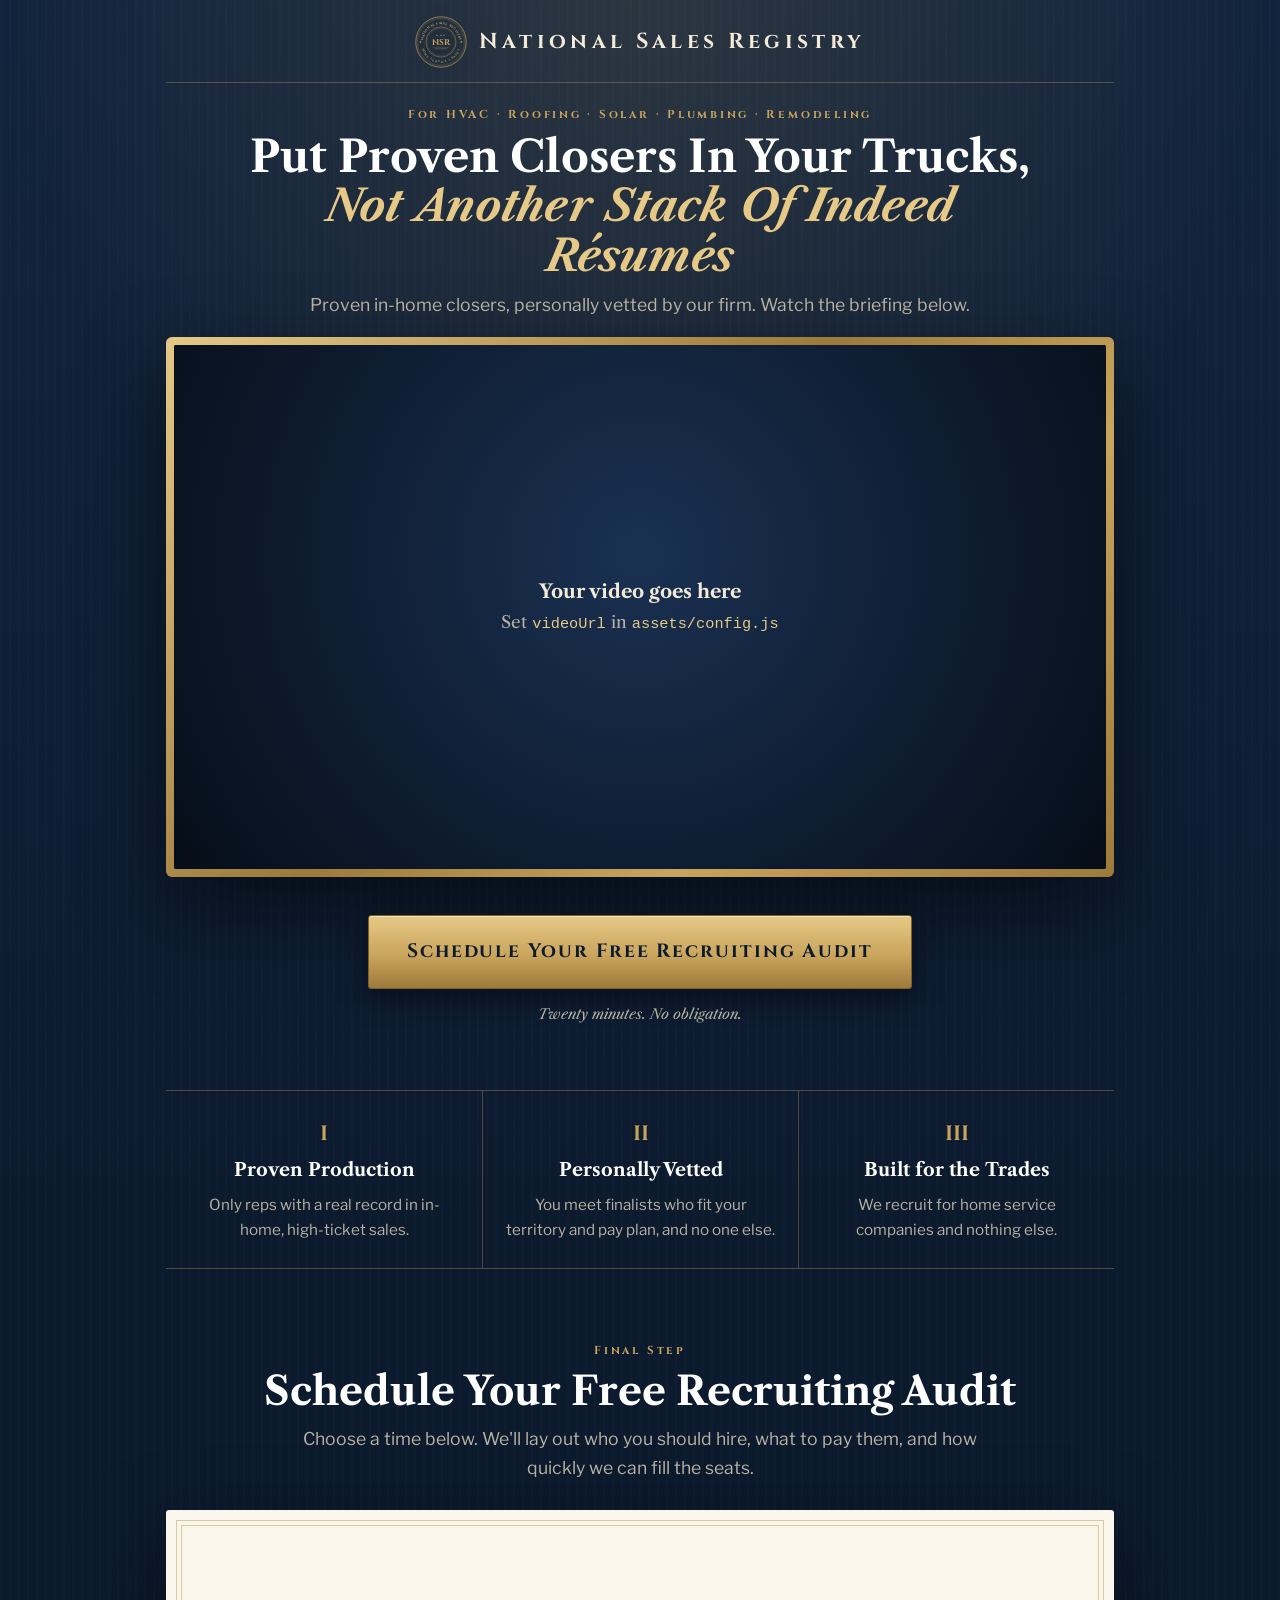
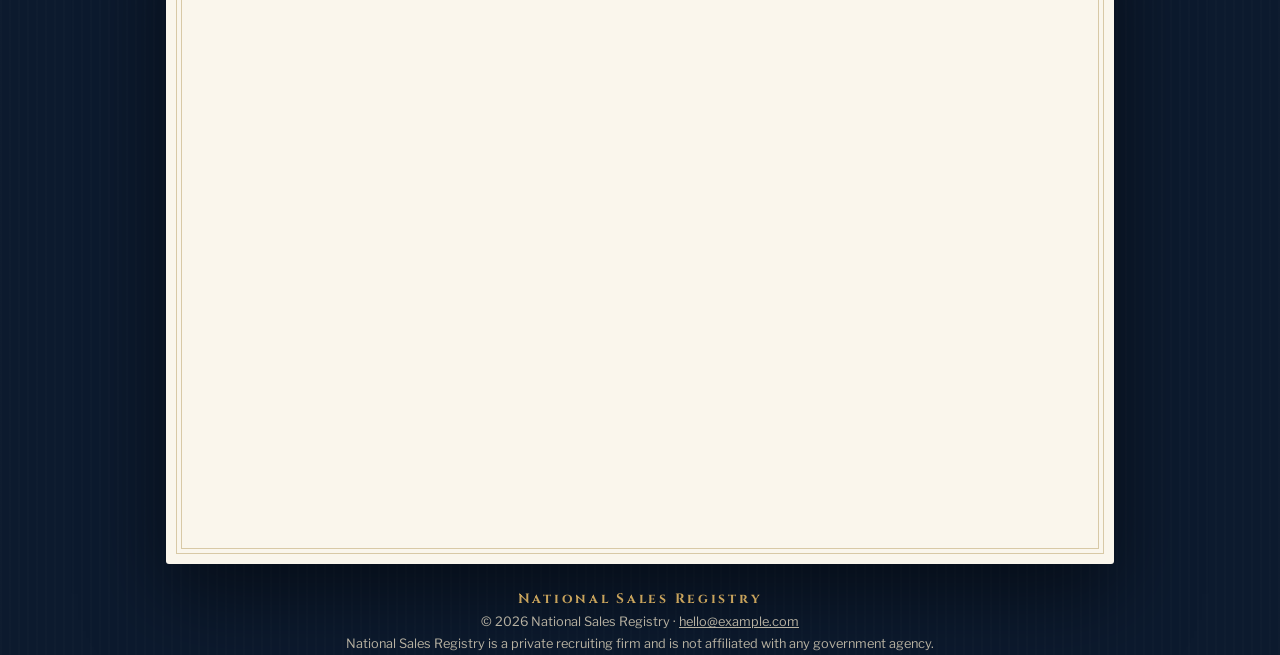
==== commit 03b4d18e: "Tighten above-the-fold so the video shows on first screen Replace the stacked seal/wordmark/motto/di" ====
--- a/index.html
+++ b/index.html
@@ -16,7 +16,7 @@
 </head>
 <body>
   <main class="wrap center">
-    <header class="masthead center">
+    <header class="masthead">
       <svg class="seal" viewBox="0 0 200 200" role="img" aria-label="National Sales Registry seal">
         <defs>
           <path id="sealTop" d="M 31,100 A 69,69 0 0 1 169,100"/>
@@ -40,14 +40,12 @@
         <g stroke="currentColor" stroke-width="1"><line x1="70" y1="122" x2="130" y2="122"/><line x1="78" y1="126" x2="122" y2="126"/></g>
       </svg>
       <p class="wordmark" data-brand="name">National Sales Registry</p>
-      <p class="motto">A registry of proven closers for the home service trades</p>
     </header>
 
-    <div class="rule"><span>★ ★ ★</span></div>
 
     <p class="kicker">For HVAC · Roofing · Solar · Plumbing · Remodeling</p>
     <h1>Put Proven Closers In Your Trucks, <em>Not Another Stack Of Indeed Résumés</em></h1>
-    <p class="sub">Every rep we place has sold in the home, at kitchen-table ticket sizes, and been personally vetted by our firm. Watch the briefing below.</p>
+    <p class="sub">Proven in-home closers, personally vetted by our firm. Watch the briefing below.</p>
 
     <div class="frame"><div class="video" id="video"></div></div>
 
--- a/assets/styles.css
+++ b/assets/styles.css
@@ -32,19 +32,22 @@
 .center { text-align: center; }
 
 /* Masthead */
-.masthead { padding: 36px 0 8px; }
-.seal { width: 112px; height: 112px; color: var(--brass); display: block; margin: 0 auto 14px; filter: drop-shadow(0 2px 10px rgba(0,0,0,.35)); }
-.wordmark { font-family: var(--caps); font-weight: 700; letter-spacing: .22em; font-size: clamp(1.1rem, 3.6vw, 1.6rem); color: var(--cream); margin: 0; }
+.masthead {
+  display: flex; align-items: center; justify-content: center; gap: 12px;
+  padding: 16px 0 14px; margin-bottom: 22px; border-bottom: 1px solid var(--rule);
+}
+.seal { width: 52px; height: 52px; flex: none; color: var(--brass); display: block; filter: drop-shadow(0 2px 8px rgba(0,0,0,.35)); }
+.wordmark { font-family: var(--caps); font-weight: 700; letter-spacing: .2em; font-size: clamp(.95rem, 3.4vw, 1.35rem); color: var(--cream); margin: 0; }
 .motto { font-family: var(--serif); font-style: italic; color: var(--muted); font-size: .95rem; margin: 6px 0 0; }
 .rule { display: flex; align-items: center; gap: 14px; color: var(--brass); max-width: 520px; margin: 22px auto 30px; }
 .rule::before, .rule::after { content: ""; flex: 1; height: 1px; background: linear-gradient(90deg, transparent, var(--brass), transparent); }
 .rule span { font-size: .7rem; letter-spacing: .4em; }
 
 /* Headline */
-.kicker { font-family: var(--caps); font-size: .78rem; letter-spacing: .28em; color: var(--brass); margin: 0 0 14px; font-weight: 700; }
-h1 { font-family: var(--serif); font-weight: 700; font-size: clamp(2rem, 5.6vw, 3.4rem); line-height: 1.12; margin: 0 auto 18px; max-width: 860px; color: #fff; }
+.kicker { font-family: var(--caps); font-size: .72rem; letter-spacing: .24em; color: var(--brass); margin: 0 0 8px; font-weight: 700; }
+h1 { font-family: var(--serif); font-weight: 700; font-size: clamp(1.6rem, 4.6vw, 2.75rem); line-height: 1.12; margin: 0 auto 10px; max-width: 820px; color: #fff; }
 h1 em { font-style: italic; color: var(--brass-hi); }
-.sub { color: var(--muted); font-size: clamp(1rem, 2.3vw, 1.15rem); margin: 0 auto 28px; max-width: 640px; }
+.sub { color: var(--muted); font-size: clamp(.95rem, 2.2vw, 1.1rem); margin: 0 auto 18px; max-width: 720px; }
 
 /* Video, framed like a portrait in a brass frame */
 .frame { padding: 8px; border-radius: 6px; background: linear-gradient(135deg, var(--brass-hi), var(--brass-lo) 45%, var(--brass) 70%, var(--brass-lo)); box-shadow: 0 30px 80px rgba(0,0,0,.55); }
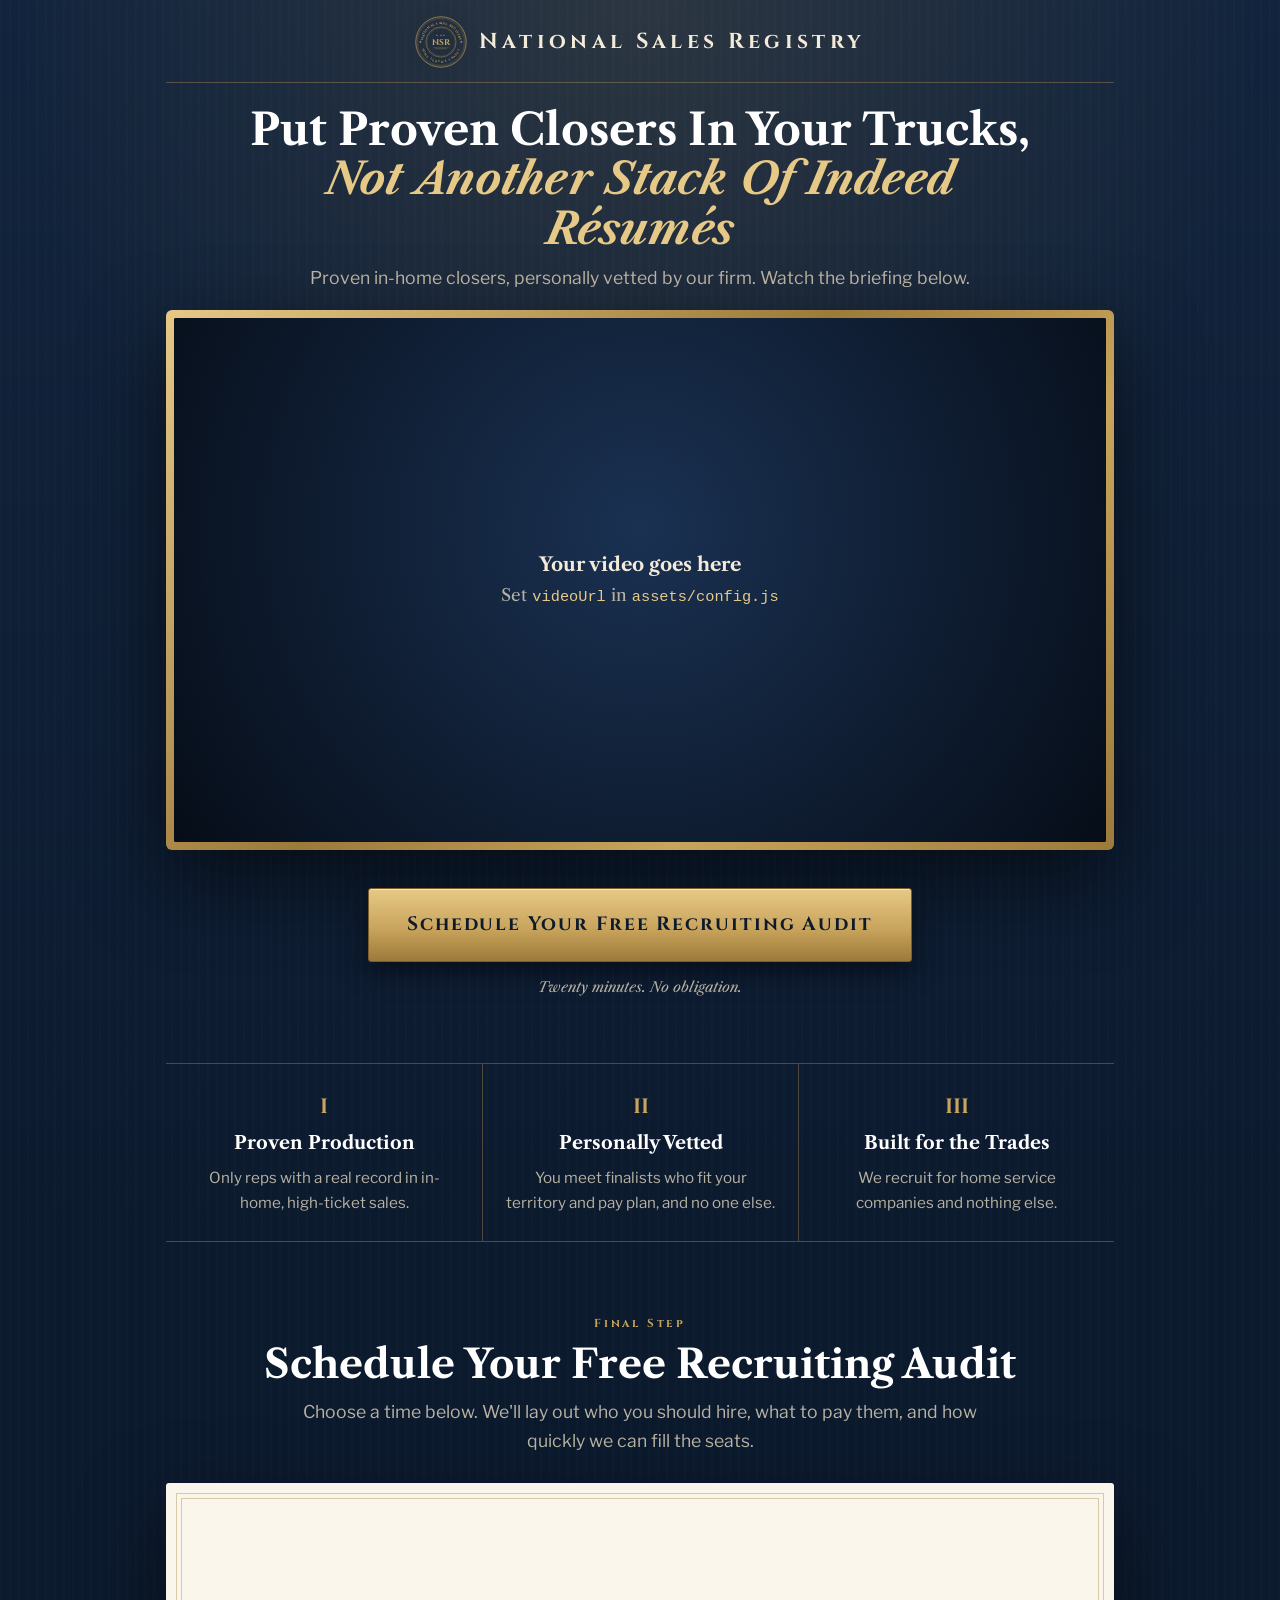
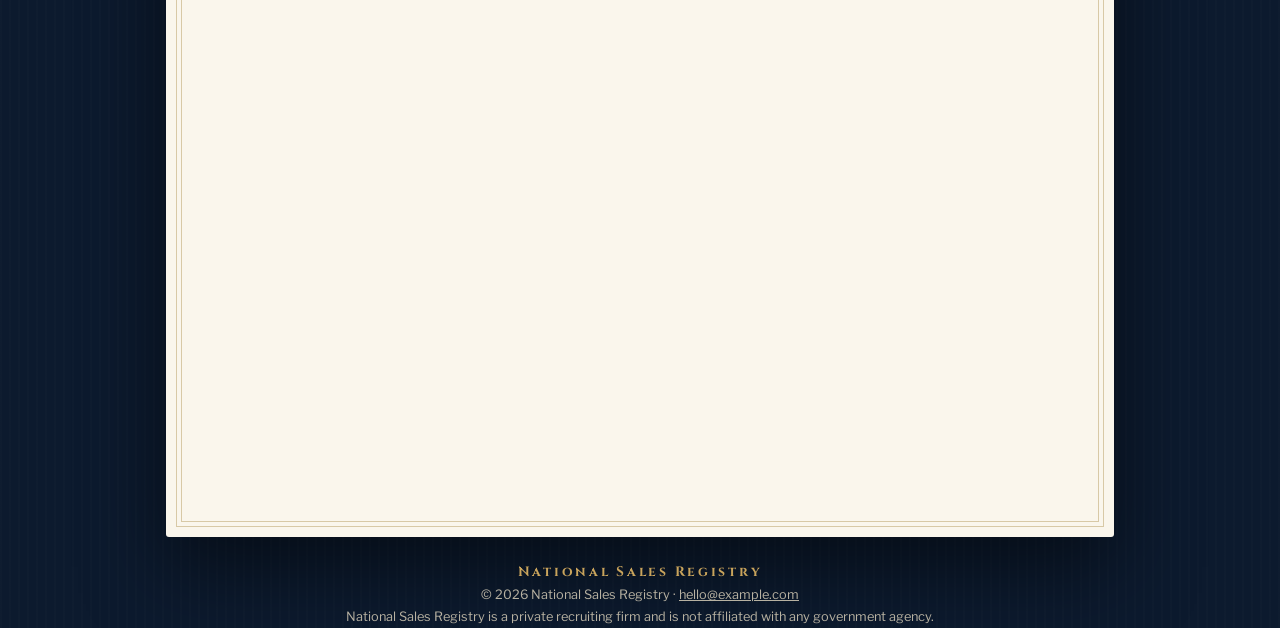
==== commit 217ec5e5: "Remove trade list from the hero Co-Authored-By: Claude Opus 5.5 <noreply@anthropic.com> Claude-Sessi" ====
--- a/index.html
+++ b/index.html
@@ -43,7 +43,6 @@
     </header>
 
 
-    <p class="kicker">For HVAC · Roofing · Solar · Plumbing · Remodeling</p>
     <h1>Put Proven Closers In Your Trucks, <em>Not Another Stack Of Indeed Résumés</em></h1>
     <p class="sub">Proven in-home closers, personally vetted by our firm. Watch the briefing below.</p>
 
